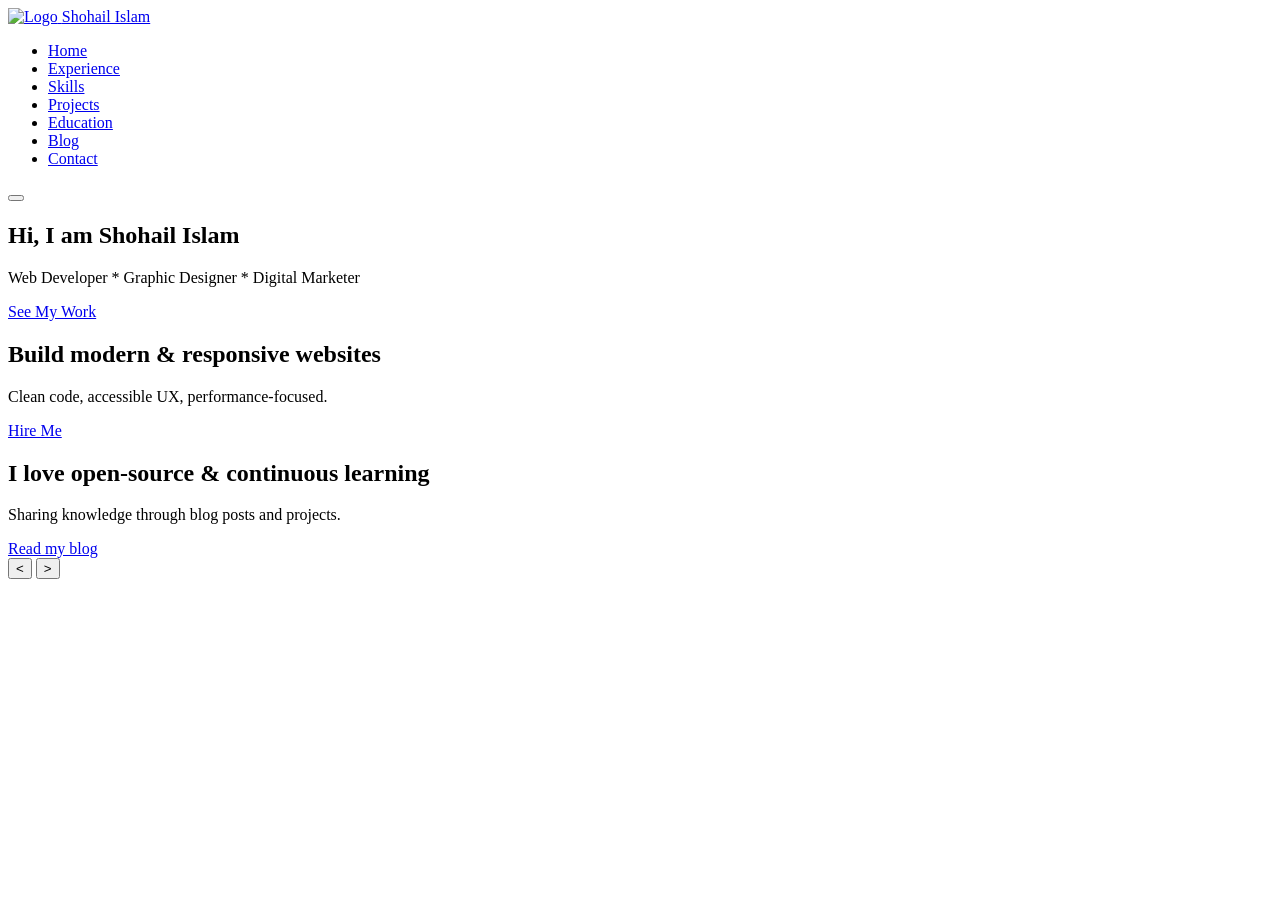
==== index.html @ ff77c201 "Add files via upload" ====
<!DOCTYPE html>
<head>
    <meta charset="utf-8"/>
    <meta name="viewport" content="width=device-width,initial-scale=1"/>
    <title> Shohail - Portfolio Site </title>

    <!-- Fonts -->
     <!-- css -->
      <link rel="stylesheet" href="css/style.css"/>
</head>
<html>
<body>
    <!-- Header/nav -->
     <header class="site-header">
        <div class="container header-inner">
            <a class="logo" href="#">
                <img src="assets/site-logo.png" alt="Logo">
                <span class="brand"> Shohail Islam </span>
            </a>

            <nav class="site-nav" id="site-nav">
                <ul>
                    <li> <a href="#home"> Home </a> </li>
                    <li> <a href="#experience"> Experience </a> </li>
                    <li> <a href="#skills"> Skills </a> </li>
                    <li> <a href="#projects"> Projects </a> </li>
                    <li> <a href="#education"> Education </a> </li>
                    <li> <a href="#blog"> Blog </a> </li>
                    <li> <a href="#contact"> Contact </a> </li>
                </ul>
            </nav>

            <button class="nav-toggle" id="nav-toggle" aria-label="Toggle navigation">
                <span> </span> <span> </span> <span> </span>
            </button>
        </div>
     </header>

     <!-- Hero/Slider -->
      <section id="home" class="hero">
        <div class="Slider" id="Slider">
            <div class="slide active" style="background-image:url('assets/hero1.jpg')">
                <div class="slide-content">
                    <h1> Hi, I am <span> Shohail Islam </span> </h1>
                    <p> Web Developer * Graphic Designer * Digital Marketer </p>
                    <a href="#projects" class="btn"> See My Work </a>
                </div>
            </div>

            <div class="slide" style="background-image:url('assets/hero2.jpg')">
                <div class="slide-content">
                    <h1> Build modern & responsive websites </h1>
                    <p> Clean code, accessible UX, performance-focused. </p>
                    <a href="#contact" class="btn"> Hire Me </a>
                </div>
            </div>

            <div class="slide" style="background-image:url('assets/hero3.jpg')">
                <div class="slide-content">
                    <h1> I love open-source & continuous learning </h1>
                    <p> Sharing knowledge through blog posts and projects. </p>
                    <a href="#blog" class="btn"> Read my blog </a>
                </div>
            </div>

            <div>
                <button id="prev" aria-label="Previous slide"> &lt; </button>
                <button id="Next" aria-label="Next slide"> &gt; </button>
            </div>
        </div>
      </section>
</body>
</html>
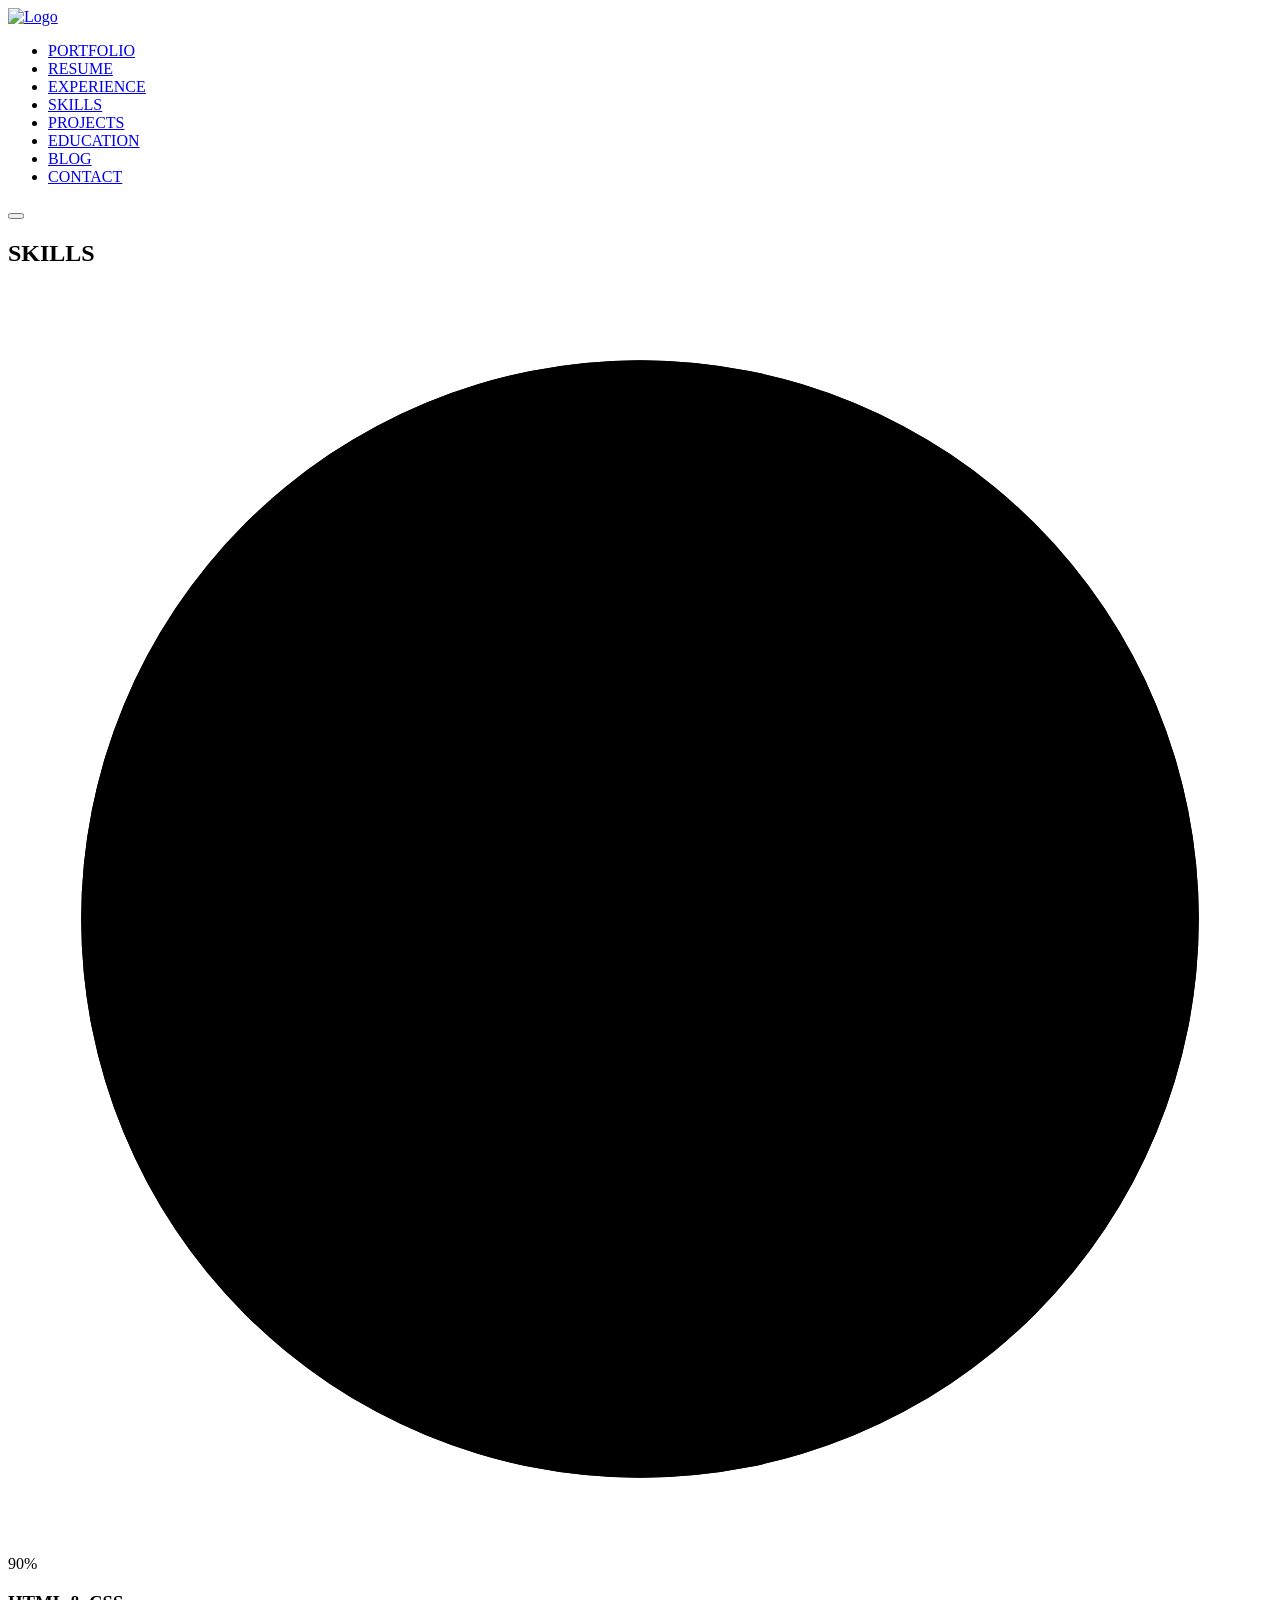
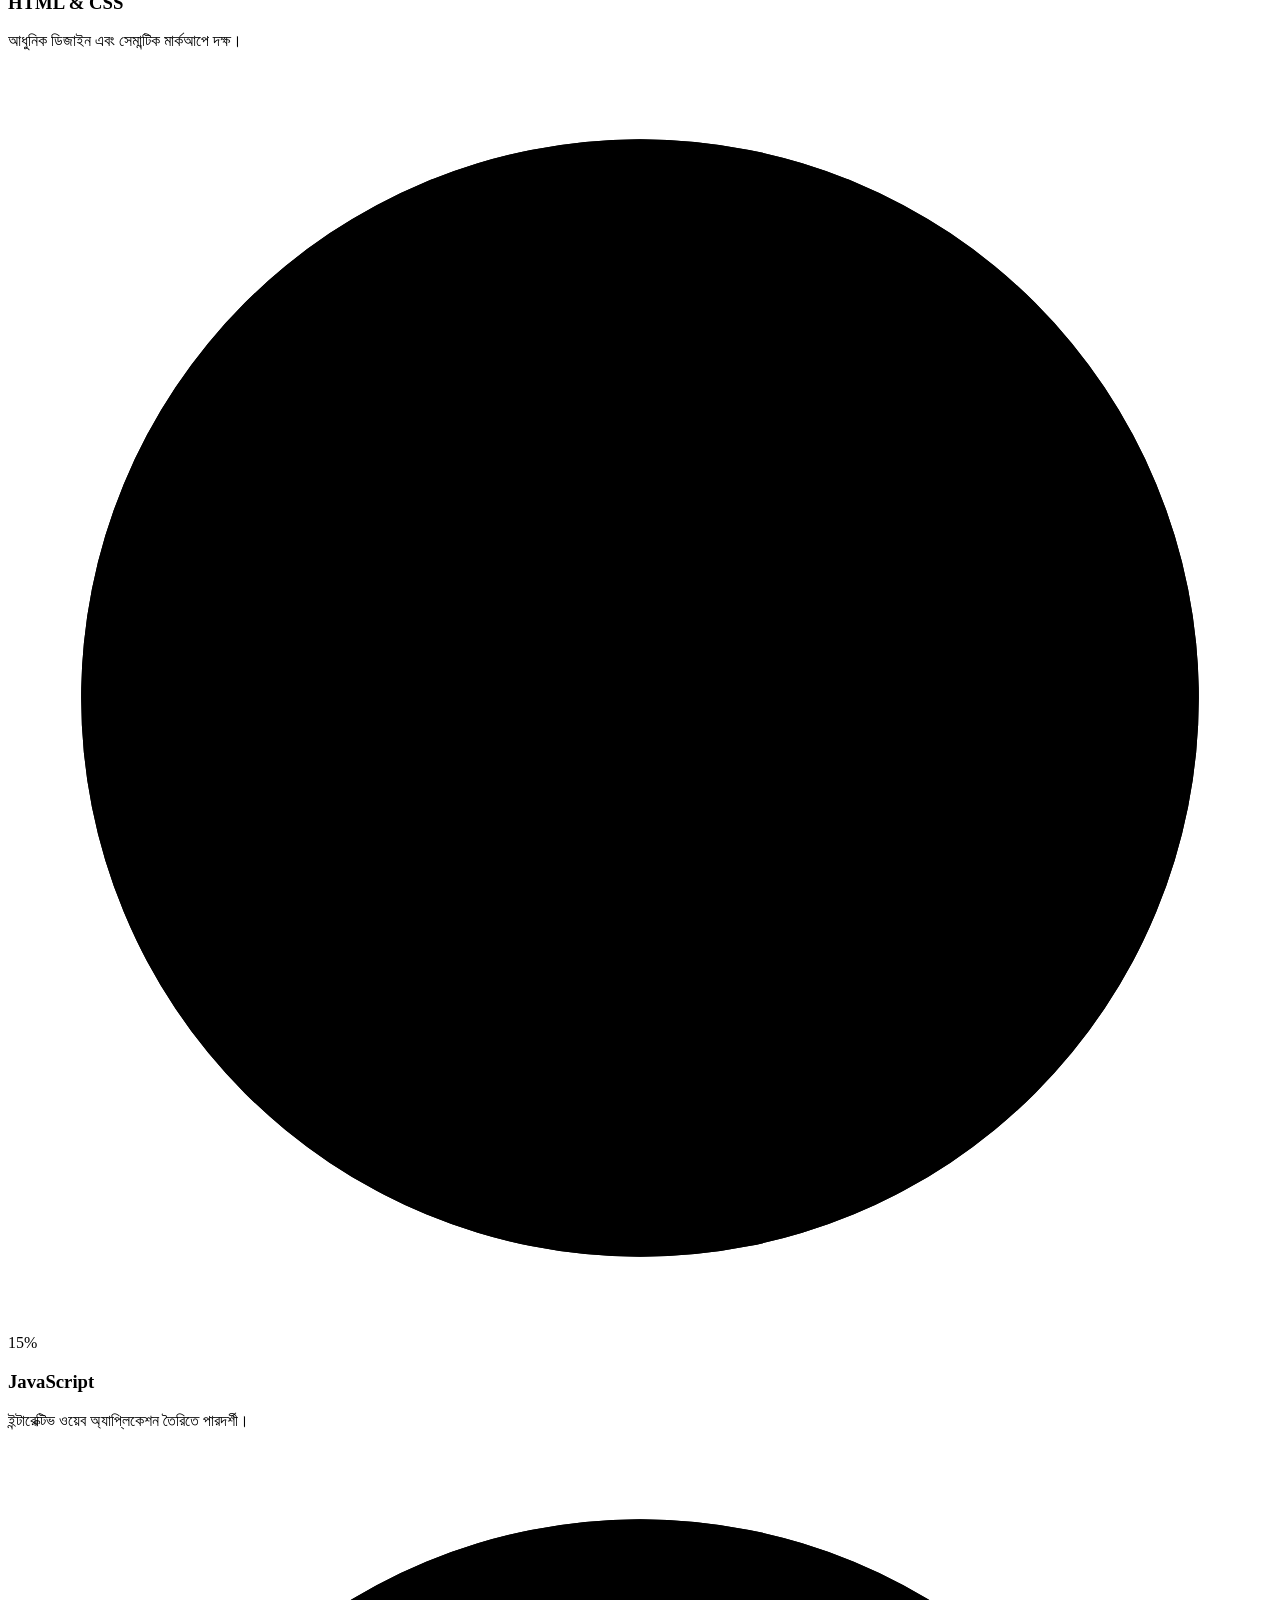
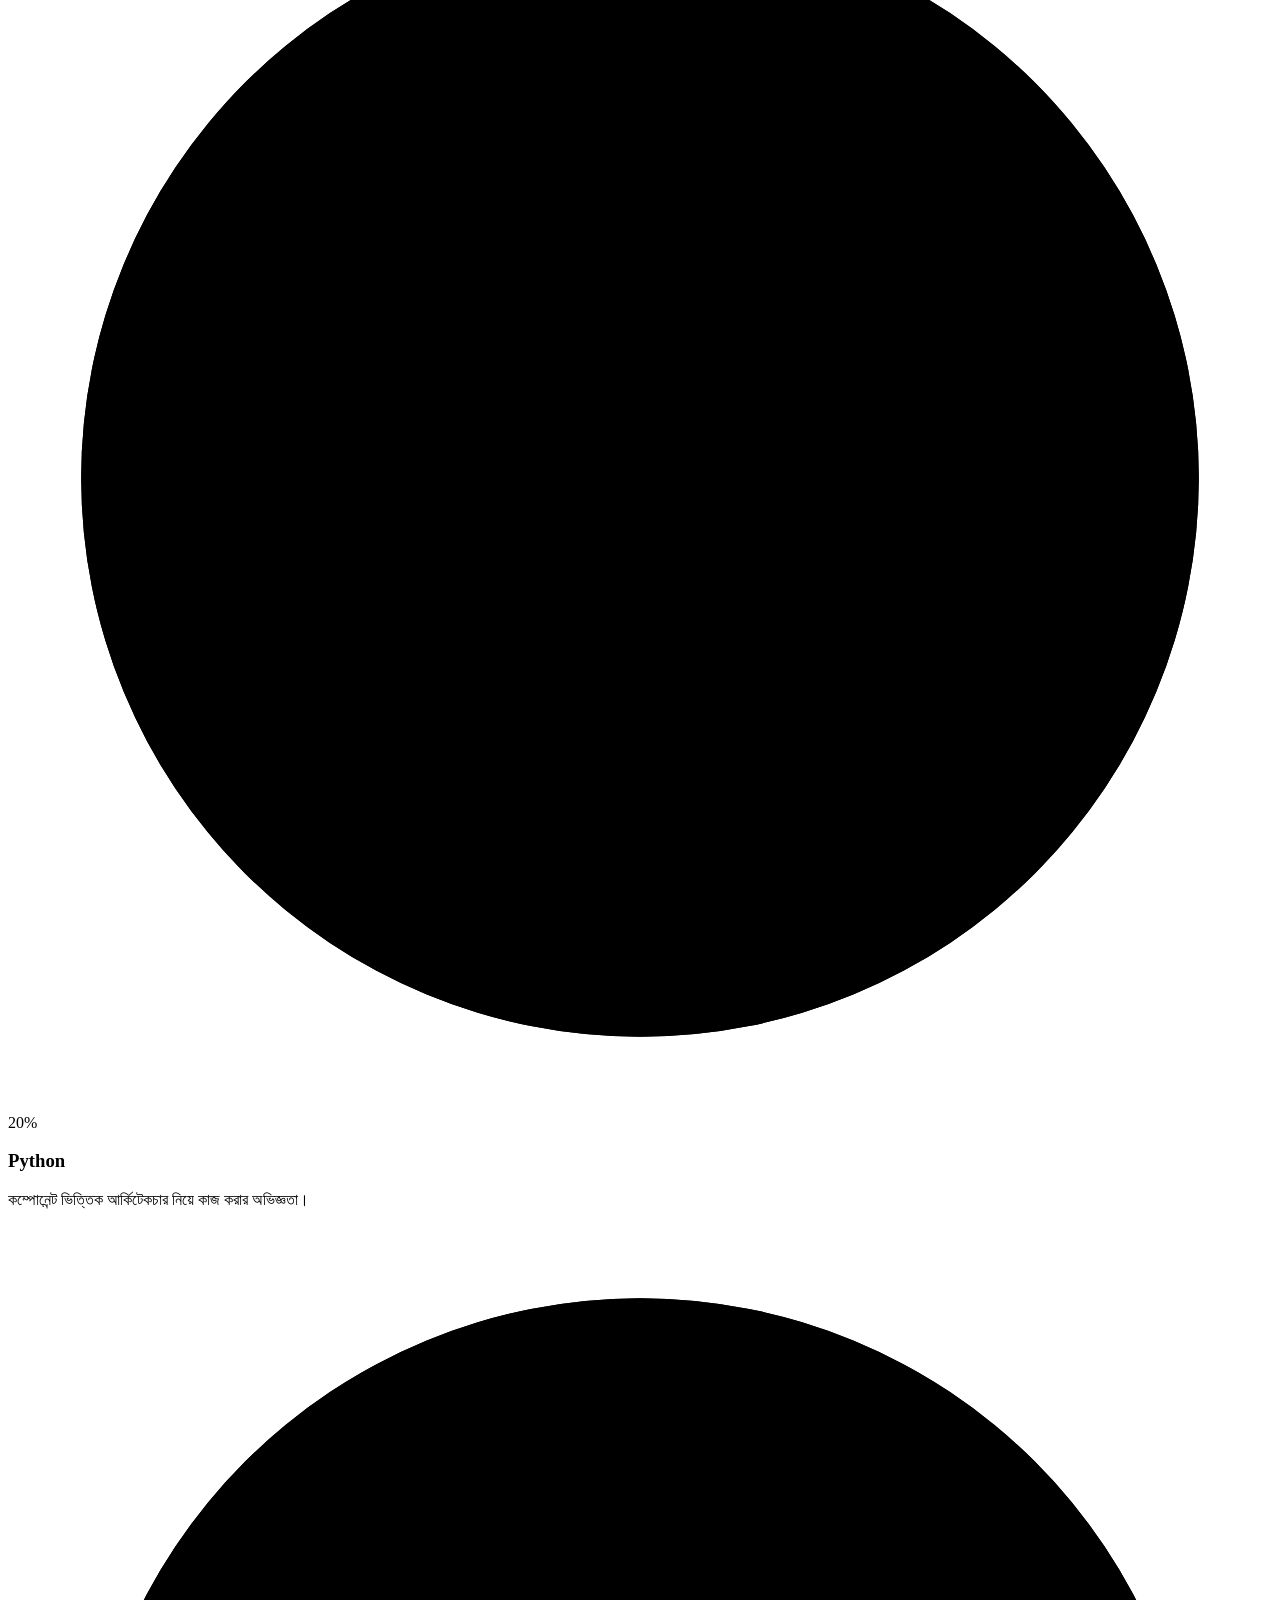
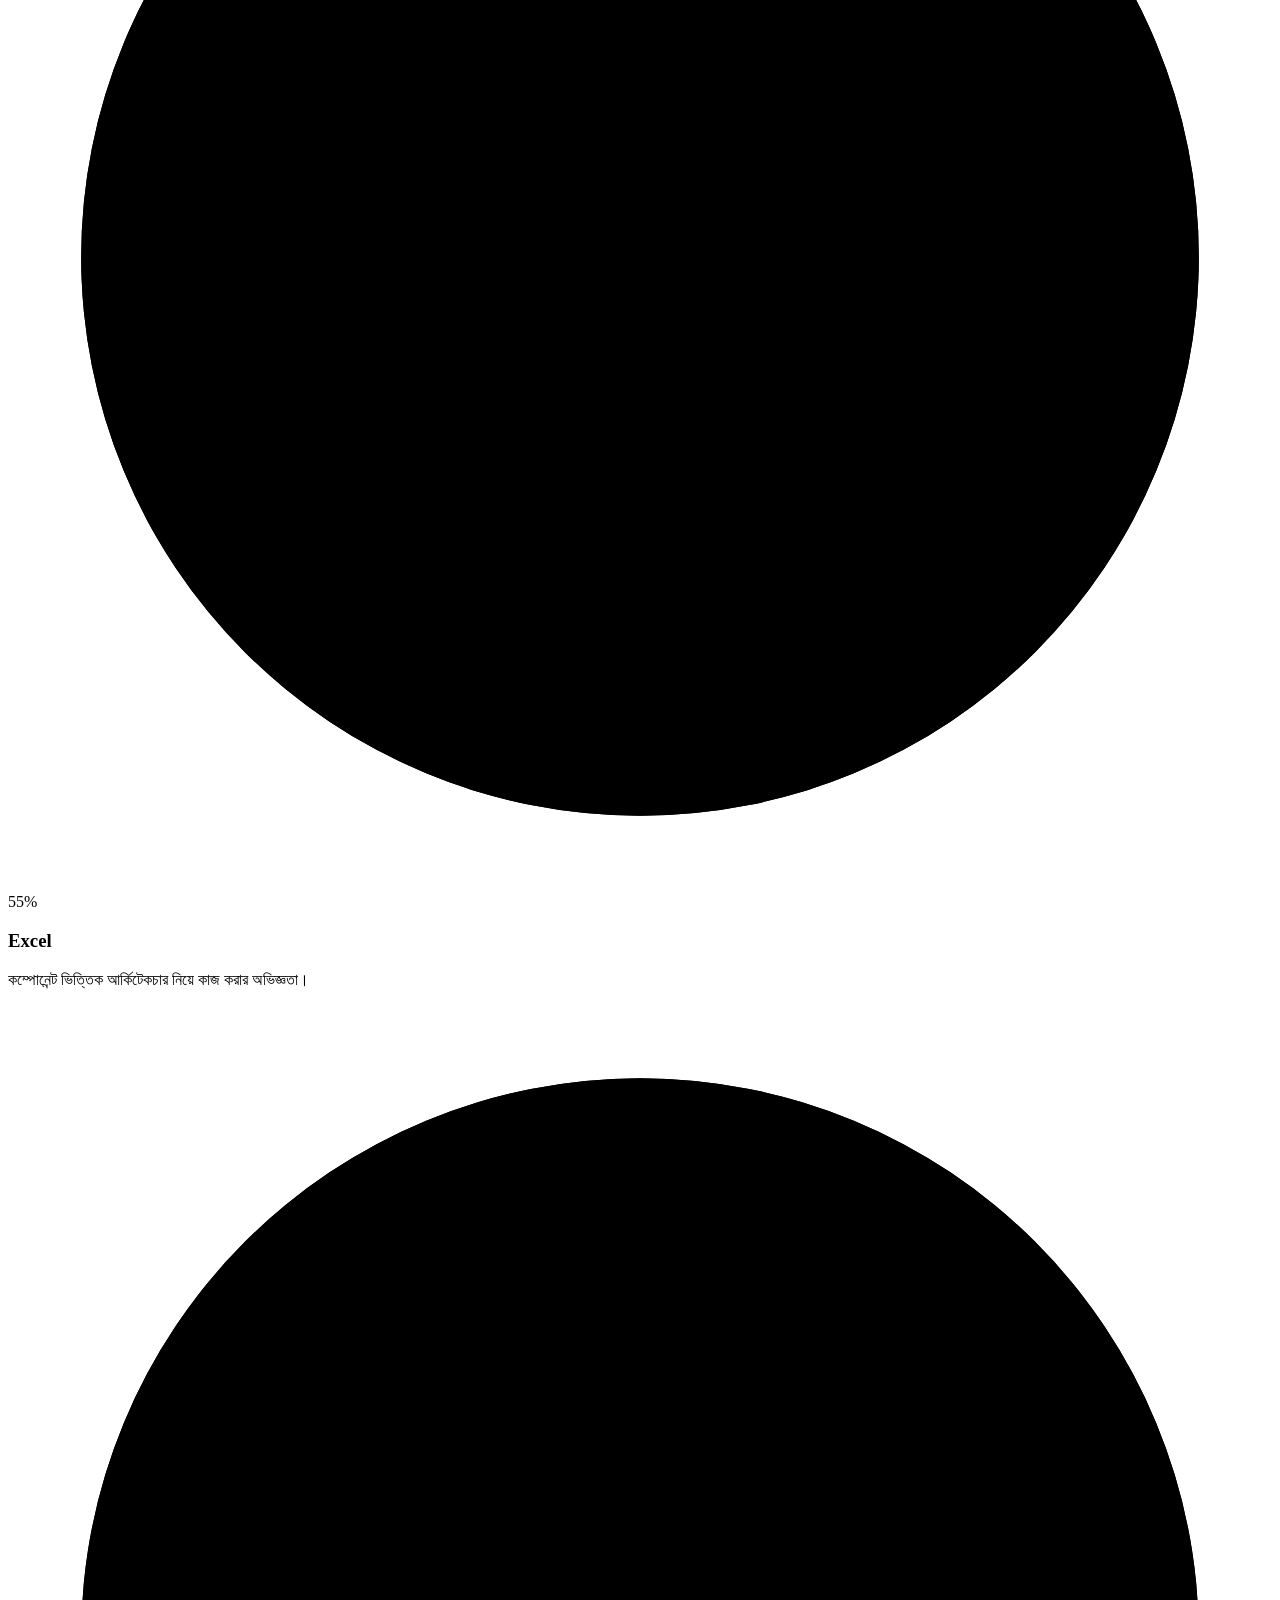
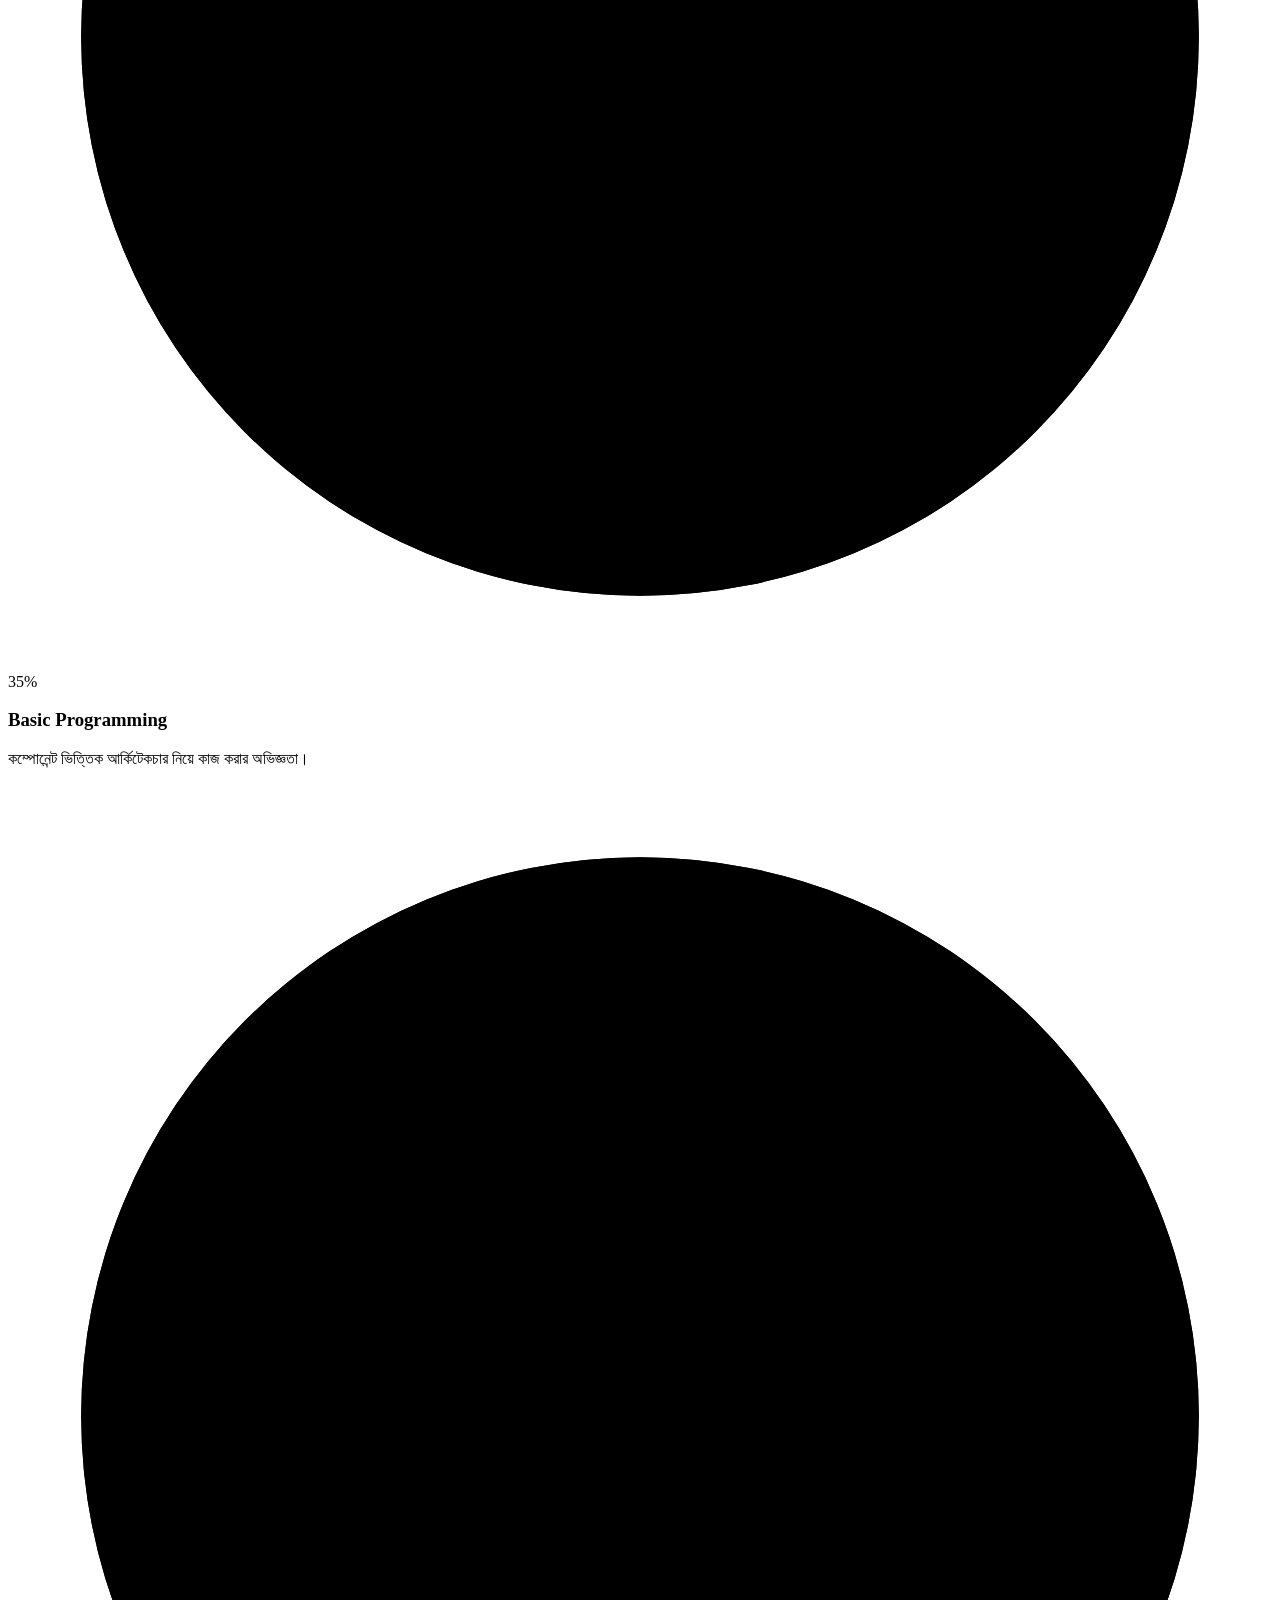
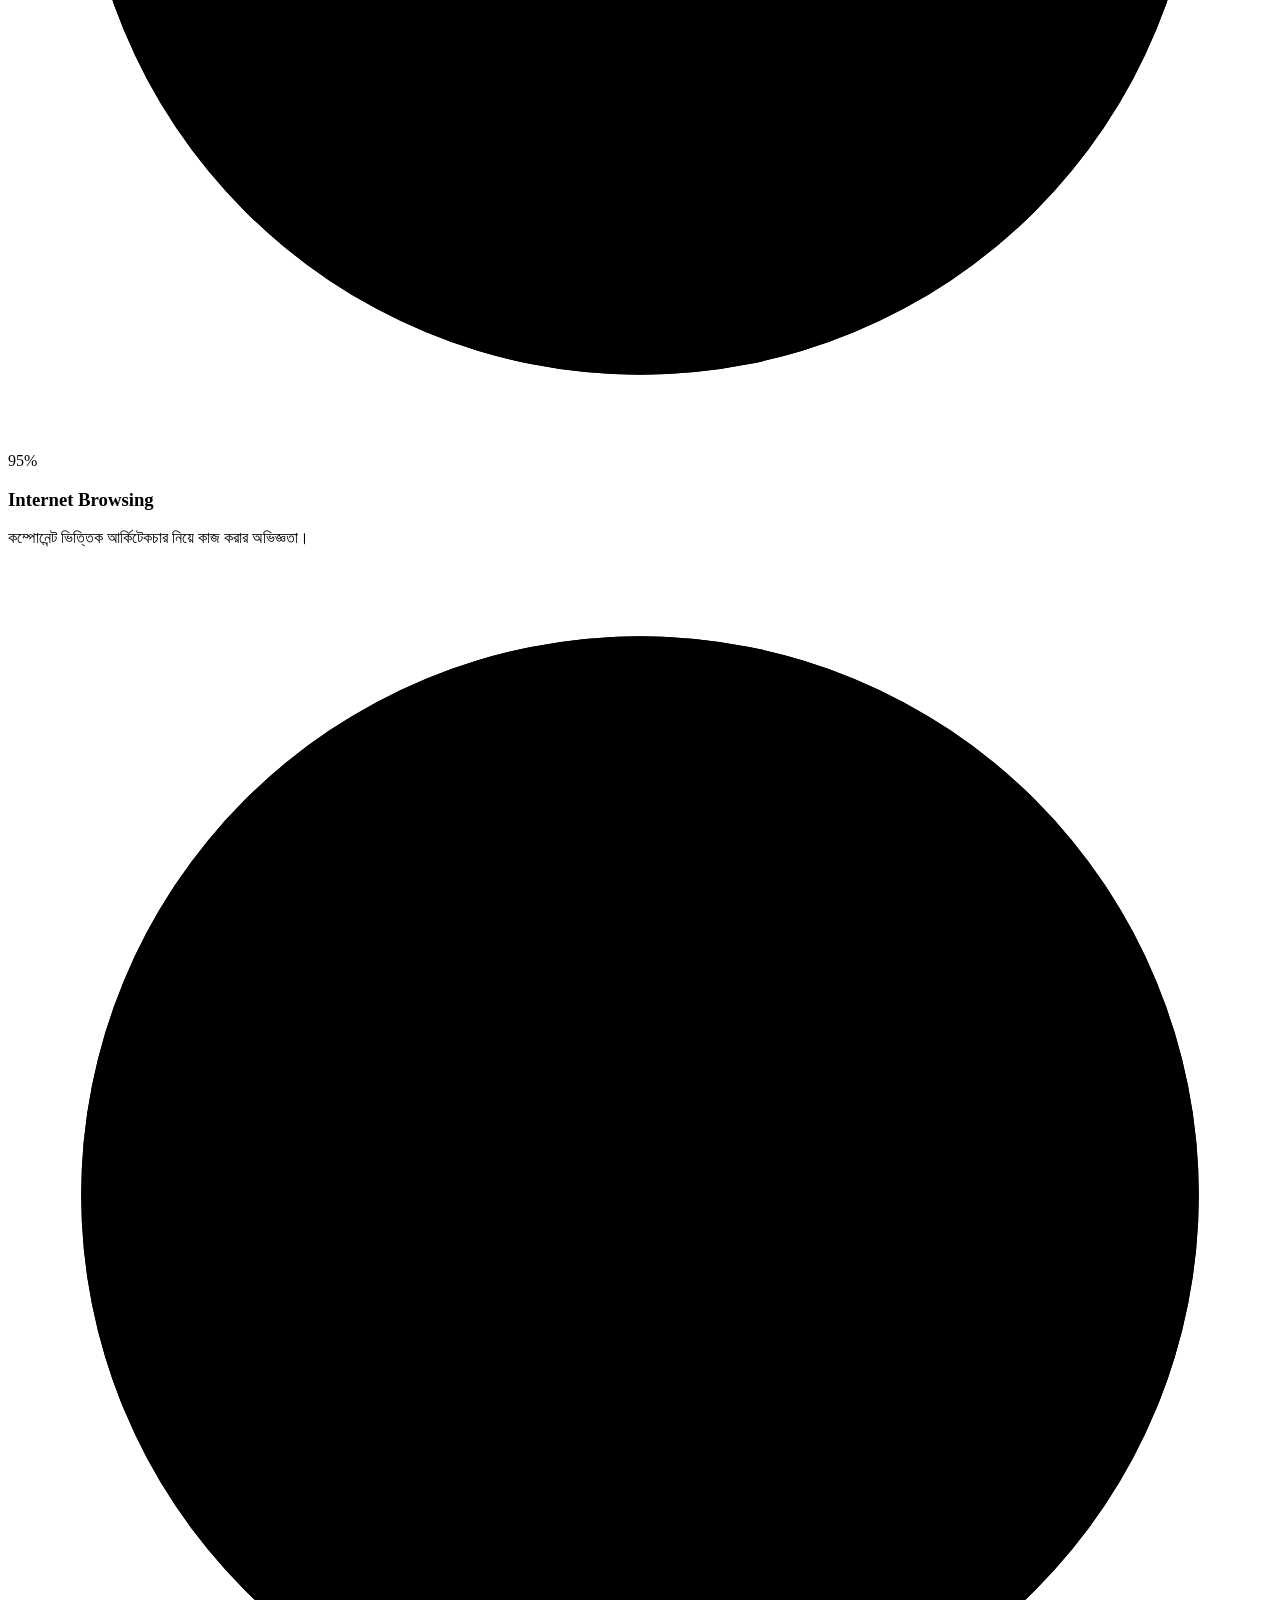
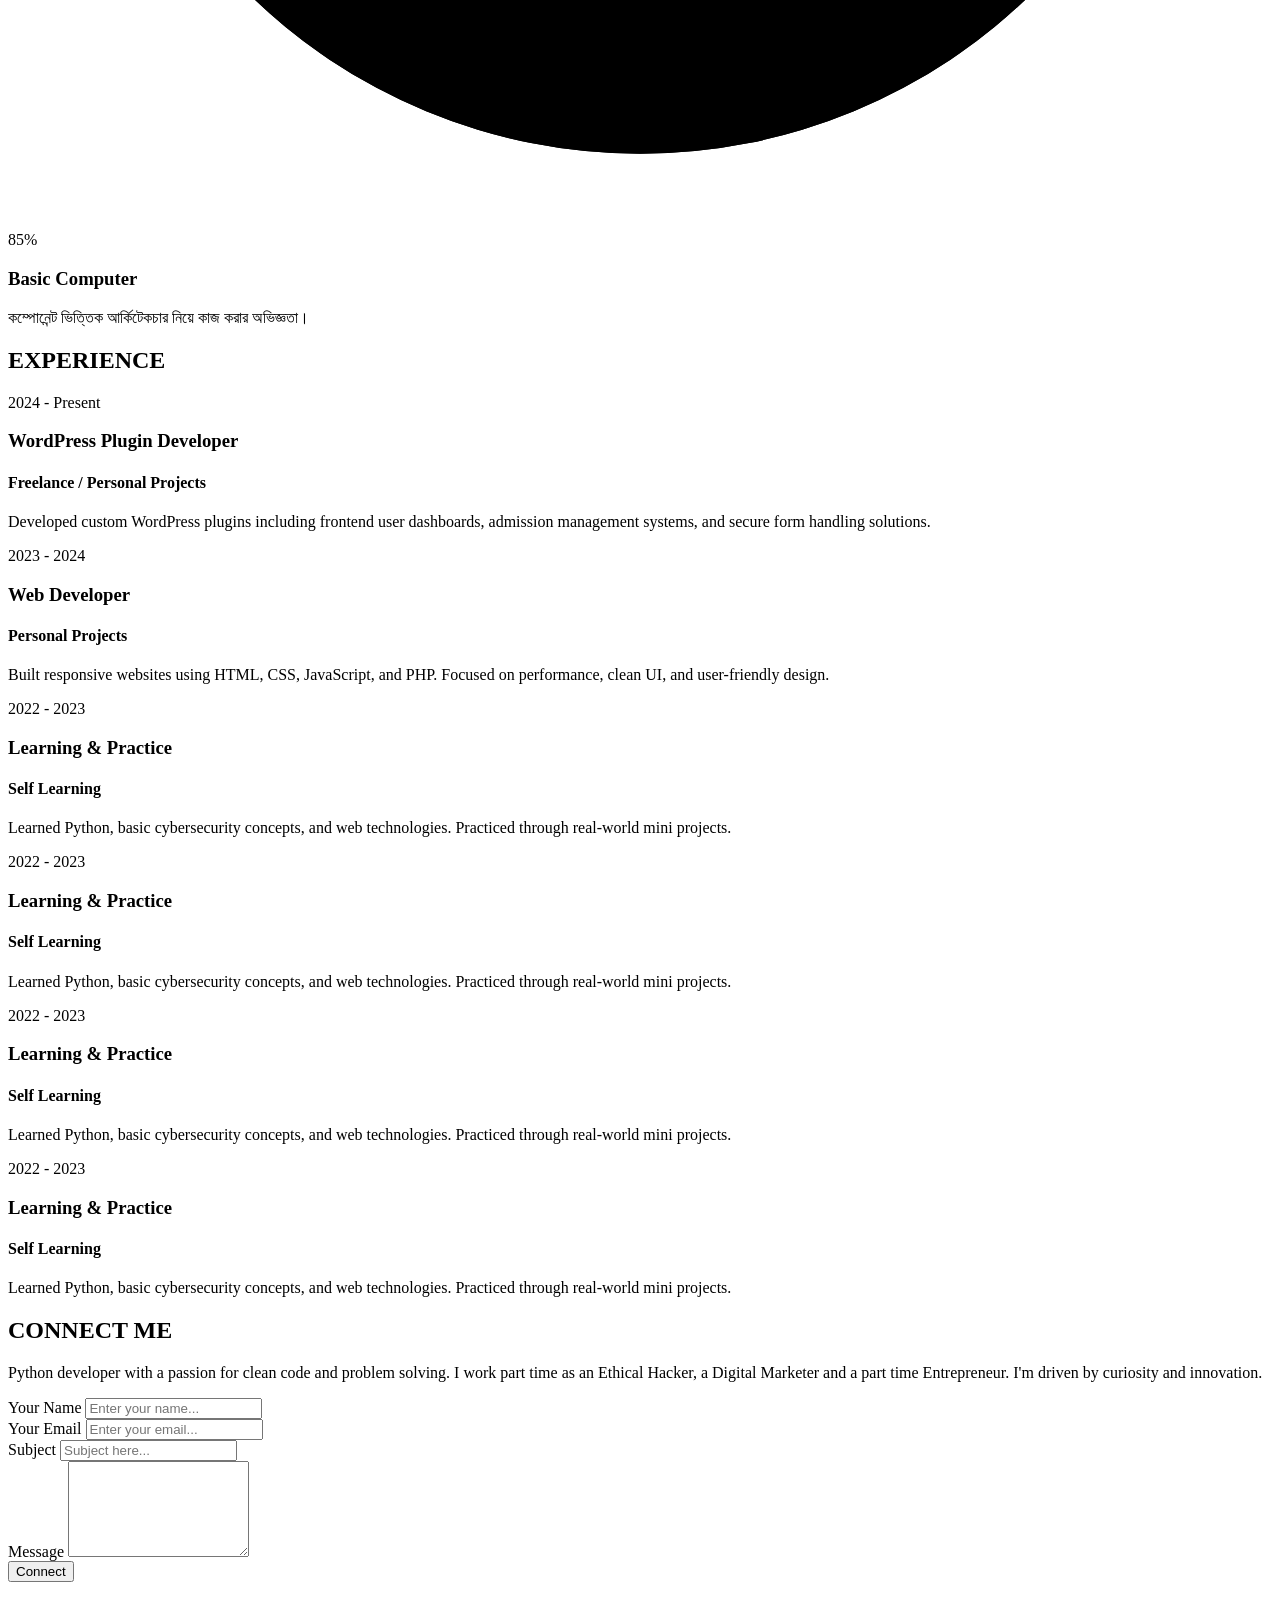
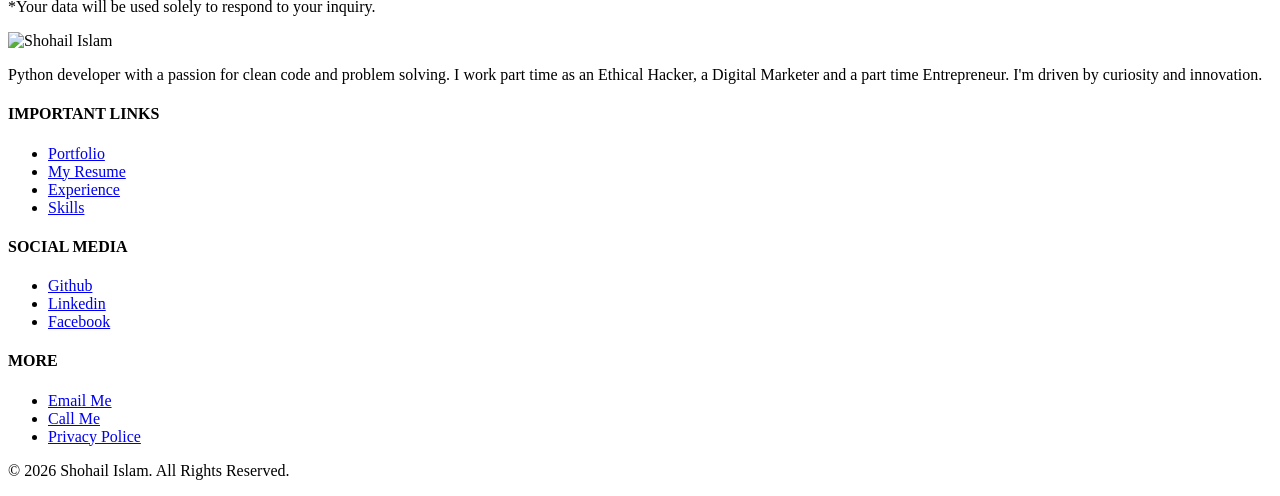
==== commit b004e5d4: "Add files via upload" ====
--- a/index.html
+++ b/index.html
@@ -1,73 +1,343 @@
 <!DOCTYPE html>
-<head>
-    <meta charset="utf-8"/>
-    <meta name="viewport" content="width=device-width,initial-scale=1"/>
-    <title> Shohail - Portfolio Site </title>
-
-    <!-- Fonts -->
-     <!-- css -->
-      <link rel="stylesheet" href="css/style.css"/>
-</head>
 <html>
-<body>
-    <!-- Header/nav -->
-     <header class="site-header">
-        <div class="container header-inner">
-            <a class="logo" href="#">
-                <img src="assets/site-logo.png" alt="Logo">
-                <span class="brand"> Shohail Islam </span>
-            </a>
-
-            <nav class="site-nav" id="site-nav">
-                <ul>
-                    <li> <a href="#home"> Home </a> </li>
-                    <li> <a href="#experience"> Experience </a> </li>
-                    <li> <a href="#skills"> Skills </a> </li>
-                    <li> <a href="#projects"> Projects </a> </li>
-                    <li> <a href="#education"> Education </a> </li>
-                    <li> <a href="#blog"> Blog </a> </li>
-                    <li> <a href="#contact"> Contact </a> </li>
-                </ul>
-            </nav>
-
-            <button class="nav-toggle" id="nav-toggle" aria-label="Toggle navigation">
-                <span> </span> <span> </span> <span> </span>
-            </button>
-        </div>
-     </header>
-
-     <!-- Hero/Slider -->
-      <section id="home" class="hero">
-        <div class="Slider" id="Slider">
-            <div class="slide active" style="background-image:url('assets/hero1.jpg')">
-                <div class="slide-content">
-                    <h1> Hi, I am <span> Shohail Islam </span> </h1>
-                    <p> Web Developer * Graphic Designer * Digital Marketer </p>
-                    <a href="#projects" class="btn"> See My Work </a>
-                </div>
-            </div>
-
-            <div class="slide" style="background-image:url('assets/hero2.jpg')">
-                <div class="slide-content">
-                    <h1> Build modern & responsive websites </h1>
-                    <p> Clean code, accessible UX, performance-focused. </p>
-                    <a href="#contact" class="btn"> Hire Me </a>
-                </div>
-            </div>
-
-            <div class="slide" style="background-image:url('assets/hero3.jpg')">
-                <div class="slide-content">
-                    <h1> I love open-source & continuous learning </h1>
-                    <p> Sharing knowledge through blog posts and projects. </p>
-                    <a href="#blog" class="btn"> Read my blog </a>
-                </div>
-            </div>
-
-            <div>
-                <button id="prev" aria-label="Previous slide"> &lt; </button>
-                <button id="Next" aria-label="Next slide"> &gt; </button>
-            </div>
-        </div>
-      </section>
-</body>
+    <head>
+        <meta charset="utf-8"/>
+        <meta name="viewport" content="width=device-width,initial-scale=1"/>
+        <title> Shohail - Portfolio Website </title>
+
+        <link rel="preconnect" href="https://fonts.googleapis.com">
+        <link rel="preconnect" href="https://fonts.gstatic.com" crossorigin>
+        <link rel="stylesheet" href="https://fonts.googleapis.com/css2?family=Roboto:ital,wght@0,100..900;1,100..900&display=swap">
+        
+        <link rel="stylesheet" href="assets/style.css"/>
+    </head>
+    <body>
+        <!-- Header -->
+        <header class="site-header">
+            <dev class="container header-inner">
+                <a class="logo" href="#">
+                    <img src="images/Shohail Islam Logo.png" alt="Logo">
+                    <!-- span class="brand"> SHOHAIL ISLAM </span -->
+                </a>
+
+                <nav class="site-nav" id="site-nav">
+                    <ul>
+                        <li> <a href="#portfolio"> PORTFOLIO </a> </li>
+                        <li> <a href="resume/Shohail Islam Digital CV.pdf"> RESUME </a> </li>
+                        <li> <a href="#experience"> EXPERIENCE </a> </li>
+                        <li> <a href="#skills"> SKILLS </a> </li>
+                        <li> <a href="#projects"> PROJECTS </a> </li>
+                        <li> <a href="#education"> EDUCATION </a> </li>
+                        <li> <a href="#blog"> BLOG </a> </li>
+                        <li> <a href="#contact"> CONTACT </a> </li>
+                    </ul>
+                </nav>
+
+                <button class="nav-toggle" id="nav-toggle" aria-label="Toggle navigation">
+                    <span> </span> <span> </span> <span> </span>
+                </button>
+            </dev>
+        </header>
+
+        <!-- Slider -->
+         <section>
+            <div></div>
+         </section>
+        
+        <!-- Skills -->
+         <section id="skills" class="circular-skills-section">
+            <h2> SKILLS </h2>
+            <div class="skills-grid">
+                
+                <div class="circular-skill-item">
+                    <div class="progress-circle" data-percent="90">
+                        <svg viewBox="0 0 36 36" class="circle">
+                            <path class="circle-bg"
+                            d="M18 2.0845
+                            a 15.9155 15.9155 0 0 1 0 31.831
+                            a 15.9155 15.9155 0 0 1 0 -31.831"/>
+                            
+                            <path class="circle-fill" stroke-dasharray="90, 100"
+                            d="M18 2.0845
+                            a 15.9155 15.9155 0 0 1 0 31.831
+                            a 15.9155 15.9155 0 0 1 0 -31.831"/>
+                        </svg>
+                        
+                        <div class="percent-text"> 90% </div>
+                    </div>
+                    <h3> HTML & CSS </h3>
+                    <p> আধুনিক ডিজাইন এবং সেমান্টিক মার্কআপে দক্ষ। </p>
+                </div>
+                
+                <div class="circular-skill-item">
+                    <div class="progress-circle" data-percent="15">
+                        <svg viewBox="0 0 36 36" class="circle">
+                            <path class="circle-bg" d="M18 2.0845 a 15.9155 15.9155 0 0 1 0 31.831 a 15.9155 15.9155 0 0 1 0 -31.831" />
+                            <path class="circle-fill"
+                            stroke-dasharray="15, 100"
+                            d="M18 2.0845
+                            a 15.9155 15.9155 0 0 1 0 31.831
+                            a 15.9155 15.9155 0 0 1 0 -31.831"/>
+                        </svg>
+                        
+                        <div class="percent-text"> 15% </div>
+                    </div>
+                    <h3> JavaScript </h3>
+                    <p> ইন্টারেক্টিভ ওয়েব অ্যাপ্লিকেশন তৈরিতে পারদর্শী। </p>
+                </div>
+                
+                <div class="circular-skill-item">
+                    <div class="progress-circle" data-percent="20">
+                        <svg viewBox="0 0 36 36" class="circle">
+                            <path class="circle-bg" d="M18 2.0845 a 15.9155 15.9155 0 0 1 0 31.831 a 15.9155 15.9155 0 0 1 0 -31.831" />
+                            <path class="circle-fill"
+                            stroke-dasharray="20, 100"
+                            d="M18 2.0845
+                            a 15.9155 15.9155 0 0 1 0 31.831
+                            a 15.9155 15.9155 0 0 1 0 -31.831"/>
+                        </svg>
+                        
+                        <div class="percent-text"> 20% </div>
+                    </div>
+                    <h3> Python </h3>
+                    <p> কম্পোনেন্ট ভিত্তিক আর্কিটেকচার নিয়ে কাজ করার অভিজ্ঞতা। </p>
+                </div>
+
+                <div class="circular-skill-item">
+                    <div class="progress-circle" data-percent="55">
+                        <svg viewBox="0 0 36 36" class="circle">
+                            <path class="circle-bg" d="M18 2.0845 a 15.9155 15.9155 0 0 1 0 31.831 a 15.9155 15.9155 0 0 1 0 -31.831" />
+                            <path class="circle-fill"
+                            stroke-dasharray="55, 100"
+                            d="M18 2.0845
+                            a 15.9155 15.9155 0 0 1 0 31.831
+                            a 15.9155 15.9155 0 0 1 0 -31.831"/>
+                        </svg>
+                        
+                        <div class="percent-text"> 55% </div>
+                    </div>
+                    <h3> Excel </h3>
+                    <p> কম্পোনেন্ট ভিত্তিক আর্কিটেকচার নিয়ে কাজ করার অভিজ্ঞতা। </p>
+                </div>
+
+                <div class="circular-skill-item">
+                    <div class="progress-circle" data-percent="35">
+                        <svg viewBox="0 0 36 36" class="circle">
+                            <path class="circle-bg" d="M18 2.0845 a 15.9155 15.9155 0 0 1 0 31.831 a 15.9155 15.9155 0 0 1 0 -31.831" />
+                            <path class="circle-fill"
+                            stroke-dasharray="35, 100"
+                            d="M18 2.0845
+                            a 15.9155 15.9155 0 0 1 0 31.831
+                            a 15.9155 15.9155 0 0 1 0 -31.831"/>
+                        </svg>
+                        
+                        <div class="percent-text"> 35% </div>
+                    </div>
+                    <h3> Basic Programming </h3>
+                    <p> কম্পোনেন্ট ভিত্তিক আর্কিটেকচার নিয়ে কাজ করার অভিজ্ঞতা। </p>
+                </div>
+
+                <div class="circular-skill-item">
+                    <div class="progress-circle" data-percent="95">
+                        <svg viewBox="0 0 36 36" class="circle">
+                            <path class="circle-bg" d="M18 2.0845 a 15.9155 15.9155 0 0 1 0 31.831 a 15.9155 15.9155 0 0 1 0 -31.831" />
+                            <path class="circle-fill"
+                            stroke-dasharray="95, 100"
+                            d="M18 2.0845
+                            a 15.9155 15.9155 0 0 1 0 31.831
+                            a 15.9155 15.9155 0 0 1 0 -31.831"/>
+                        </svg>
+                        
+                        <div class="percent-text"> 95% </div>
+                    </div>
+                    <h3> Internet Browsing </h3>
+                    <p> কম্পোনেন্ট ভিত্তিক আর্কিটেকচার নিয়ে কাজ করার অভিজ্ঞতা। </p>
+                </div>
+
+                <div class="circular-skill-item">
+                    <div class="progress-circle" data-percent="85">
+                        <svg viewBox="0 0 36 36" class="circle">
+                            <path class="circle-bg" d="M18 2.0845 a 15.9155 15.9155 0 0 1 0 31.831 a 15.9155 15.9155 0 0 1 0 -31.831" />
+                            <path class="circle-fill"
+                            stroke-dasharray="85, 100"
+                            d="M18 2.0845
+                            a 15.9155 15.9155 0 0 1 0 31.831
+                            a 15.9155 15.9155 0 0 1 0 -31.831"/>
+                        </svg>
+                        
+                        <div class="percent-text"> 85% </div>
+                    </div>
+                    <h3> Basic Computer </h3>
+                    <p> কম্পোনেন্ট ভিত্তিক আর্কিটেকচার নিয়ে কাজ করার অভিজ্ঞতা। </p>
+                </div>
+            </div>
+        </section>
+
+        <!-- Experience -->
+         <section id="experience" class="experience-section">
+            <h2 class="section-title"> EXPERIENCE </h2>
+            
+            <div class="experience-container">
+                <div class="experience-card">
+                    <span class="duration"> 2024 - Present </span>
+                    <h3> WordPress Plugin Developer </h3>
+                    <h4> Freelance / Personal Projects </h4>
+                    <p>
+                        Developed custom WordPress plugins including frontend user dashboards, admission management systems, and secure form handling solutions.
+                    </p>
+                </div>
+                
+                <div class="experience-card">
+                    <span class="duration"> 2023 - 2024 </span>
+                    <h3> Web Developer </h3>
+                    <h4> Personal Projects </h4>
+                    <p>
+                        Built responsive websites using HTML, CSS, JavaScript, and PHP. Focused on performance, clean UI, and user-friendly design.
+                    </p>
+                </div>
+                
+                <div class="experience-card">
+                    <span class="duration"> 2022 - 2023 </span>
+                    <h3> Learning & Practice </h3>
+                    <h4> Self Learning </h4>
+                    <p>
+                        Learned Python, basic cybersecurity concepts, and web technologies. Practiced through real-world mini projects.
+                    </p>
+                </div>
+
+                <div class="experience-card">
+                    <span class="duration"> 2022 - 2023 </span>
+                    <h3> Learning & Practice </h3>
+                    <h4> Self Learning </h4>
+                    <p>
+                        Learned Python, basic cybersecurity concepts, and web technologies. Practiced through real-world mini projects.
+                    </p>
+                </div>
+
+                <div class="experience-card">
+                    <span class="duration"> 2022 - 2023 </span>
+                    <h3> Learning & Practice </h3>
+                    <h4> Self Learning </h4>
+                    <p>
+                        Learned Python, basic cybersecurity concepts, and web technologies. Practiced through real-world mini projects.
+                    </p>
+                </div>
+
+                <div class="experience-card">
+                    <span class="duration"> 2022 - 2023 </span>
+                    <h3> Learning & Practice </h3>
+                    <h4> Self Learning </h4>
+                    <p>
+                        Learned Python, basic cybersecurity concepts, and web technologies. Practiced through real-world mini projects.
+                    </p>
+                </div>
+            </div>
+        </section>
+
+
+        <!-- Contact Form -->
+         <section id="contact" class="contact-section">
+            <div class="contact-container">
+                <header class="contact-header">
+                    <h2> CONNECT ME </h2>
+                    <p>
+                        Python developer with a passion for clean code and problem solving. I work part time as an Ethical Hacker, a Digital Marketer and a part time Entrepreneur. I'm driven by curiosity and innovation.
+                    </p>
+                </header>
+                
+                <form action="submit_form.php" method="POST" class="contact-form">
+                    <div class="form-group">
+                        <label for="name"> Your Name </label>
+                        <input type="text" id="name" name="name" placeholder="Enter your name..." required>
+                    </div>
+                    
+                    <div class="form-group">
+                        <label for="email"> Your Email </label>
+                        <input type="email" id="email" name="email" placeholder="Enter your email..." required>
+                    </div>
+                    
+                    <div class="form-group">
+                        <label for="subject"> Subject </label>
+                        <input type="text" id="subject" name="subject" placeholder="Subject here..." required>
+                    </div>
+                    
+                    <div class="form-group">
+                        <label for="message"> Message </label>
+                        <textarea id="message" name="message" rows="6" placeholder="Tell me more about your idea or question..." required> </textarea>
+                    </div>
+                    
+                    <button type="submit" class="submit-button"> Connect </button>
+                    <p class="form-note">
+                        *Your data will be used solely to respond to your inquiry.
+                    </p>
+                </form>
+            </div>
+        </section>
+
+        <!-- Footer Start -->
+        <footer>
+            <div class="footer-container">
+                <div class="footer-brand">
+                    <img src="images/Shohail Islam Photo.jpg" alt="Shohail Islam" class="footer-logo">
+                    <p class="footer-description">
+                        Python developer with a passion for clean code and problem solving. I work part time as an Ethical Hacker, a Digital Marketer and a part time Entrepreneur. I'm driven by curiosity and innovation.
+                    </p>
+                    <div class="footer-social-icons">
+                        <a href="#" target="_blank"> <i class="fab fa-linkedin"> </i> </a>
+                        <a href="#" target="_blank"> <i class="fab fa-github"> </i> </a>
+                        <a href="#" target="_blank"> <i class="fab fa-twitter"> </i> </a>
+                        <a href="#" target="_blank"> <i class="fab fa-codepen"> </i> </a>
+                    </div>
+                </div>
+                
+                <div class="footer-columns">
+                    <!-- div class="footer-col">
+                        <h4 class="col-title"> Website </h4>
+                        <ul>
+                            <li> <a href="#home"> Home </a> </li>
+                            <li> <a href="#projects"> Projects </a> </li>
+                            <li> <a href="#skills"> Skills </a> </li>
+                            <li> <a href="#contact"> Contact </a> </li>
+                        </ul>
+                    </div -->
+                    <div class="footer-col">
+                        <h4 class="col-title"> IMPORTANT LINKS </h4>
+                        <ul>
+                            <li> <a href="#portfolio"> Portfolio </a> </li>
+                            <li> <a href="#resume"> My Resume </a> </li>
+                            <li> <a href="#experience"> Experience </a> </li>
+                            <li> <a href="#skills"> Skills </a> </li>
+                        </ul>
+                    </div>
+                    
+                    <div class="footer-col">
+                        <h4 class="col-title"> SOCIAL MEDIA </h4>
+                        <ul>
+                            <li> <a href="https://github.com/SHOHAILCF" target="_blank"> Github </a> </li>
+                            <li> <a href="https://www.linkedin.com/in/shohailcf/" target="_blank"> Linkedin </a> </li>
+                            <li> <a href="https://www.facebook.com/SHOHAILCF" target="_blank"> Facebook </a> </li>
+                        </ul>
+                    </div>
+                    
+                    <div class="footer-col">
+                        <h4 class="col-title"> MORE </h4>
+                        <ul>
+                            <li> <a href="mailto:shohailme@gmail.com"> Email Me </a> </li>
+                            <li> <a href="tel:+8801303981149"> Call Me </a> </li>
+                            <li> <a href="privacy-policy.html"> Privacy Police </a> </li>
+                        </ul>
+                    </div>
+                </div>
+            </div>
+            
+            <div class="footer-bottom">
+                <p> &copy; <span id="current-year"> </span> Shohail Islam. All Rights Reserved. </p>
+            </div>
+        </footer>
+        
+        <!-- Js -->
+        <script>
+        document.getElementById('current-year').textContent = new Date().getFullYear();
+        </script>
+    </body>
 </html>
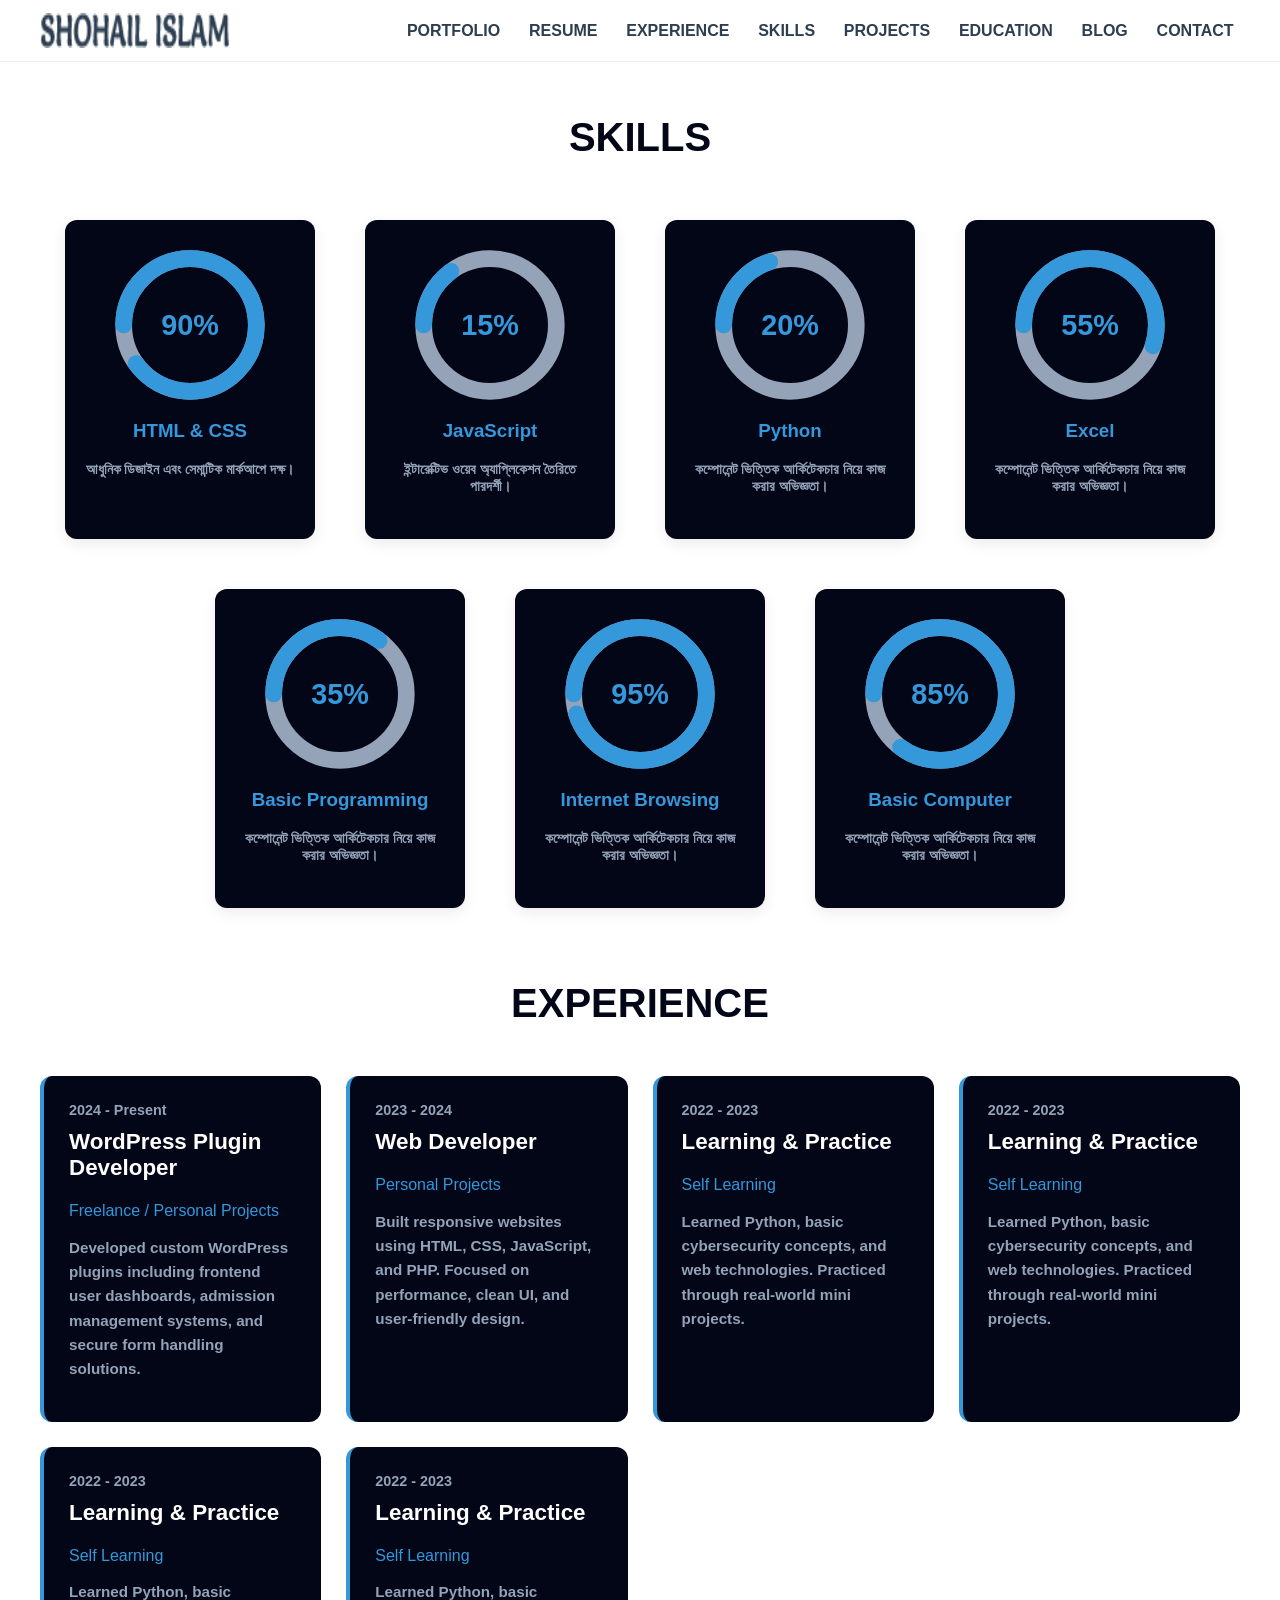
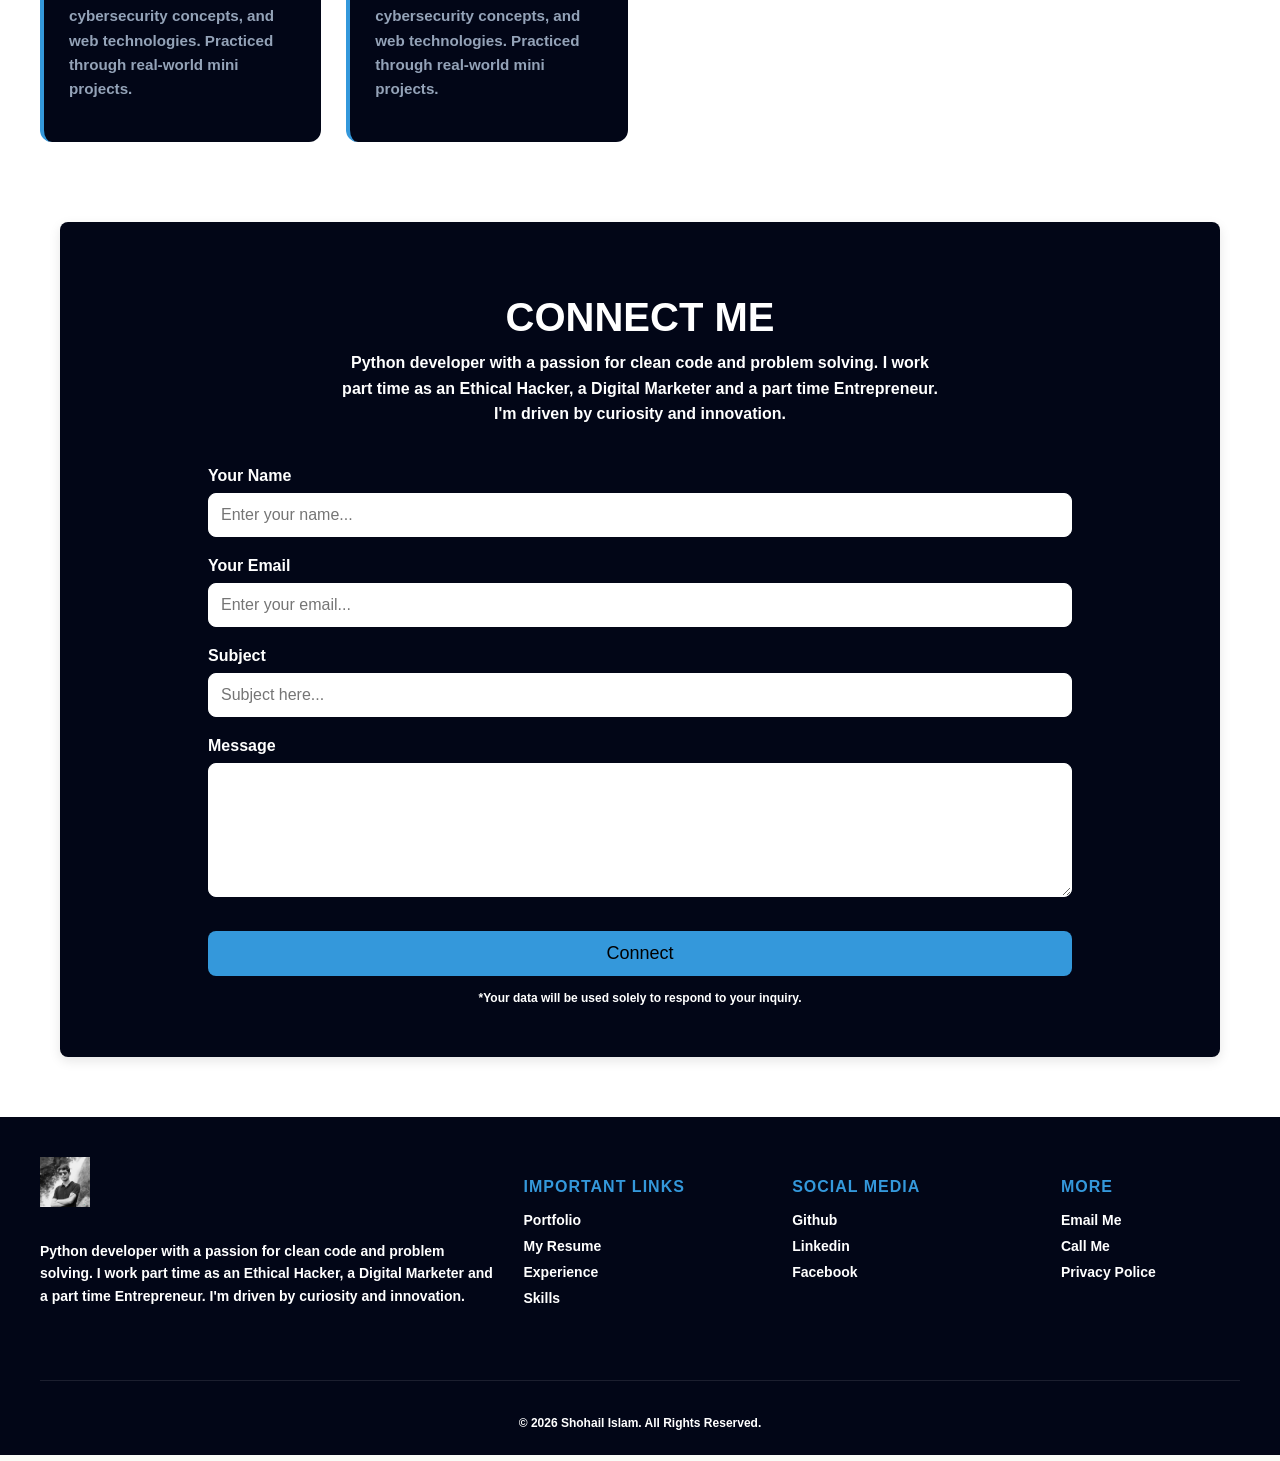
==== commit 2a7c9d18: "Footer Link Updated." ====
--- a/index.html
+++ b/index.html
@@ -304,7 +304,7 @@
                         <h4 class="col-title"> IMPORTANT LINKS </h4>
                         <ul>
                             <li> <a href="#portfolio"> Portfolio </a> </li>
-                            <li> <a href="#resume"> My Resume </a> </li>
+                            <li> <a href="resume/Shohail Islam Digital CV.pdf"> My Resume </a> </li>
                             <li> <a href="#experience"> Experience </a> </li>
                             <li> <a href="#skills"> Skills </a> </li>
                         </ul>
@@ -340,4 +340,5 @@
         document.getElementById('current-year').textContent = new Date().getFullYear();
         </script>
     </body>
-</html>+
+</html>
--- a/assets/style.css
+++ b/assets/style.css
@@ -0,0 +1,664 @@
+/* You will need a font-awesome link in your <head> for social icons to work: */
+/* <link rel="stylesheet" href="https://cdnjs.cloudflare.com/ajax/libs/font-awesome/6.5.1/css/all.min.css"> */
+
+
+:root {
+    --bg:#0f1724;
+    --card:#0b1220;
+    --muted:#9aa4b2;
+    --accent:#2c3e50;
+    --white:#ffffff;
+    --container:1200px;
+    --radius:10px;
+    --gap:1.25rem;
+    font-family: "Inter", system-ui, -apple-system, "Segoe UI", Roboto, "Helvetica Neue", Arial;
+}
+
+* {
+    box-sizing:border-box
+}
+
+html, body {
+    height:100%;
+    margin:0;
+    background:#fafcf7;
+    color:#0b1220;
+    font-family: "Roboto", sans-serif;
+    font-weight: 800;
+    font-style: normal;
+}
+
+.container {
+    max-width:var(--container);
+    margin:0 auto;
+    padding:0 1rem
+}
+
+a {
+    color:var(--accent);
+    text-decoration: none;
+}
+
+a:hover {
+    text-decoration: none;
+}
+
+/* Header */
+.site-header {
+    background: #fff;
+    position: sticky;
+    top: 0;
+    z-index: 50;
+    border-bottom: 1px solid #e6eef8;
+    /* max-width: 1200px;
+    margin: 0 auto;
+    display: flex;
+    padding-bottom: 30px;
+    border-bottom: 1px solid rgba(255, 255, 255, 0.1); */
+}
+
+.header-inner {
+    display: flex;
+    align-items: center;
+    justify-content: space-between;
+    padding: 0.8rem 0;
+}
+
+.logo {
+    display: flex;
+    align-items: center;
+    gap: 0.6rem;
+}
+
+.logo img {
+    height: 35px;
+    width: 190px;
+    border-radius: 6px;
+}
+
+.brand {
+    display: flex;
+    align-items: center;
+    height: 50px;
+    color: var(--accent);
+    transition: color 0.3s;
+    text-decoration: none;
+}
+
+.brand:hover {
+    color: #666;
+}
+
+/* nav */
+.site-nav ul {
+    list-style: none;
+    margin: 0;
+    padding: 0;
+    display: flex;
+    gap: 1rem;
+    align-items: center;
+}
+
+.site-nav a {
+    /* display: inline-block; */
+    padding: 0.6rem 0.4rem;
+    text-decoration: none;
+}
+
+.site-nav ul li a {
+    transition: color 0.3s;
+}
+
+.site-nav ul li a:hover {
+    color: #666;
+}
+
+.nav-toggle {
+    display: none;
+    background: none;
+    order: 0;
+    cursor: pointer;
+    width: 36px;
+    height: 28px;
+    position: relative;
+}
+
+.nav-toggle span {
+    display: block;
+    height: 3px;
+    background: #111;
+    margin: 5px 0;
+    border-radius: 4px;
+    transition: 0.2s;
+}
+
+/* Skills */
+/* সেকশন স্টাইল */
+.circular-skills-section {
+    padding: 20px 20px;
+    background-color: #ffffff; /* ক্লিন সাদা ব্যাকগ্রাউন্ড */
+    color: #333333; /* গাঢ় টেক্সট */
+    text-align: center;
+}
+
+.circular-skills-section h2 {
+    font-size: 40px;
+    margin-bottom: 60px;
+    color: #020617; /* ডিপ কর্পোরেট ব্লু */
+}
+
+/* গ্রিড ব্যবস্থা */
+.skills-grid {
+    display: flex;
+    justify-content: center;
+    gap: 50px; /* আইটেমগুলোর মধ্যে একটু বেশি দূরত্ব */
+    flex-wrap: wrap;
+}
+
+.circular-skill-item {
+    width: 250px;
+    padding: 30px 20px; /* বেশি প্যাডিং */
+    border-radius: 12px;
+    background-color: #020617; /* খুব হালকা গ্রে/ব্লু ব্যাকগ্রাউন্ড */
+    box-shadow: 0 5px 15px rgba(0, 0, 0, 0.08); /* পরিষ্কার ছায়া */
+    transition: transform 0.3s ease, box-shadow 0.3s ease;
+}
+
+.circular-skill-item h3 {
+    margin-top: 15px;
+    color: #3498db; /* মিডিয়াম ব্লু অ্যাকসেন্ট */
+    font-weight: 600;
+}
+
+.circular-skill-item p {
+    font-size: 0.9em;
+    color: #94a3b8;
+    margin-top: 8px;
+}
+
+/* প্রোগ্রেস সার্কেল স্টাইল */
+.progress-circle {
+    position: relative;
+    width: 150px;
+    height: 150px;
+    margin: 0 auto 20px auto;
+}
+
+.progress-circle svg {
+    transform: rotate(-90deg);
+}
+
+.circle {
+    fill: none;
+    stroke-width: 4; /* বারের প্রস্থ সামান্য বাড়ানো হলো */
+}
+
+.circle-bg {
+    /* সার্কেলের ব্যাকগ্রাউন্ড - ফাকা অংশ */
+    stroke: #94a3b8; /* হালকা গ্রে */
+}
+
+/* অ্যাকসেন্ট রঙ: ভাইব্র্যান্ট টার্কোয়েজ */
+.circle-fill {
+    stroke: #3498db; /* ভাইব্র্যান্ট টার্কোয়েজ (Cyan) */
+    stroke-linecap: round;
+    transition: stroke-dasharray 1.5s ease-in-out;
+}
+
+/* শতাংশের টেক্সট */
+.percent-text {
+    position: absolute;
+    top: 50%;
+    left: 50%;
+    transform: translate(-50%, -50%);
+    font-size: 1.8em; /* টেক্সটের আকার বাড়ানো হলো */
+    font-weight: 700;
+    color: #3498db; /* ডিপ ব্লু টেক্সট */
+}
+
+/* হোভার ইফেক্ট */
+.circular-skill-item:hover {
+    transform: translateY(-8px);
+    background-color: #ffffff;
+    box-shadow: 0 15px 30px rgba(0, 0, 0, 0.15); /* আরও গভীর এবং পেশাদার ছায়া */
+    border: 1px solid #3498db; /* অ্যাকসেন্ট রঙের বর্ডার */
+}
+
+/* ছোট স্ক্রিনের জন্য রেসপন্সিভ */
+@media (max-width: 768px) {
+    .skills-grid {
+        flex-direction: column;
+        align-items: center;
+    }
+}
+
+/* Experience */
+/* Experience Section */
+.experience-section {
+  padding: 20px 20px;
+  background: #ffffff;
+  color: #ffffff;
+}
+
+.section-title {
+  text-align: center;
+  font-size: 40px;
+  margin-bottom: 50px;
+  color: #020617;
+}
+
+.experience-container {
+  max-width: 1200px;
+  margin: auto;
+  display: grid;
+  grid-template-columns: repeat(auto-fit, minmax(280px, 1fr));
+  gap: 25px;
+}
+
+.experience-card {
+  background: #020617;
+  padding: 25px;
+  border-radius: 12px;
+  border-left: 4px solid #3498db;
+  transition: transform 0.3s ease, box-shadow 0.3s ease;
+}
+
+.experience-card:hover {
+  transform: translateY(-8px);
+  box-shadow: 0 15px 30px rgba(56, 189, 248, 0.2);
+}
+
+.duration {
+  font-size: 0.9rem;
+  color: #94a3b8;
+}
+
+.experience-card h3 {
+  margin: 10px 0 5px;
+  font-size: 1.4rem;
+  color: #ffffff;
+}
+
+.experience-card h4 {
+  margin-bottom: 15px;
+  font-size: 1rem;
+  font-weight: 500;
+  color: #3498db;
+}
+
+.experience-card p {
+  font-size: 0.95rem;
+  line-height: 1.6;
+  color: #94a3b8;
+}
+
+/* Contact Form */
+.contact-section {
+    padding: 60px 60px;
+    background-color: #ffffff;
+}
+
+.contact-container {
+    max-width: 1200px;
+    margin: 0 auto;
+    background: #020617;
+    border-radius: 8px;
+    box-shadow: 0 4px 12px rgba(0, 0, 0, 0.1);
+    padding: 40px;
+}
+
+.contact-header {
+    text-align: center;
+    margin-bottom: 40px;
+}
+
+.contact-header h2 {
+    font-size: 40px;
+    color: #ffffff;
+    margin-bottom: 10px;
+}
+
+.contact-header p {
+    font-size: 16px;
+    color: #ffffff;
+    line-height: 1.6;
+    max-width: 600px;
+    margin: 0 auto;
+}
+
+/* Form Styles */
+.contact-form {
+    display: flex;
+    flex-direction: column;
+    max-width: 80%;
+    margin: auto;
+    padding: auto;
+}
+
+.form-group {
+    margin-bottom: 20px;
+}
+
+.form-group label {
+    display: flex;
+    margin-bottom: 8px;
+    font-weight: bold;
+    color: #ffffff;
+}
+
+.contact-form input[type="text"],
+.contact-form input[type="email"],
+.contact-form textarea {
+    width: 100%;
+    padding: 12px;
+    border: 1px solid #ffffff;
+    border-radius: 8px;
+    font-size: 16px;
+    box-sizing: border-box;
+    transition: border-color 0.3s;
+}
+
+.contact-form input:focus,
+.contact-form textarea:focus {
+    border-color: #3498db;
+    outline: none;
+    box-shadow: 0 0 5px rgba(0, 123, 255, 0.2);
+}
+
+.submit-button {
+    background-color: #3498db;
+    color: rgb(0, 0, 0);
+    padding: 12px 20px;
+    border: none;
+    border-radius: 8px;
+    font-size: 18px;
+    cursor: pointer;
+    transition: background-color 0.3s, transform 0.1s;
+    margin-top: 10px;
+}
+
+.submit-button:hover {
+    background-color: #ffffff;
+}
+
+.submit-button:active {
+    transform: translateY(1px);
+}
+
+.form-note {
+    text-align: center;
+    font-size: 12px;
+    color: #ffffff;
+    margin-top: 15px;
+}
+
+/* Footer */
+footer {
+    background-color: #020617;
+    color: #ffffff;
+    padding: 40px 20px 20px;
+    font-family: "Roboto", sans-serif;
+    font-style: normal;
+}
+
+.footer-container {
+    max-width: 1200px;
+    margin: 0 auto;
+    display: flex;
+    flex-wrap: wrap;
+    justify-content: space-between;
+    gap: 30px;
+    padding-bottom: 30px;
+    border-bottom: 1px solid rgba(255, 255, 255, 0.1);
+}
+
+/* Brand Section (Logo & Description) */
+.footer-brand {
+    flex-basis: 300px;
+    flex-grow: 1; 
+}
+
+.footer-logo {
+    width: 50px;
+    height: auto;
+    margin-bottom: 15px;
+}
+
+.footer-description {
+    font-size: 14px;
+    line-height: 1.6;
+    margin-bottom: 20px;
+}
+
+.footer-social-icons a {
+    color: #ffffff;
+    font-size: 20px;
+    margin-right: 15px;
+    transition: color 0.3s;
+}
+
+.footer-social-icons a:hover {
+    color: #3498db;
+}
+
+/* Column Section (4 Columns) */
+.footer-columns {
+    display: flex;
+    flex-wrap: wrap;
+    flex-grow: 2;
+    justify-content: space-between;
+    min-width: 550px;
+}
+
+.footer-col {
+    width: 25%;
+    min-width: 120px;
+    margin-bottom: 20px;
+}
+
+.col-title {
+    font-size: 16px;
+    color: #3498db;
+    margin-bottom: 15px;
+    text-transform: uppercase;
+    letter-spacing: 1px;
+}
+
+.footer-col ul {
+    list-style: none;
+    padding: 0;
+    margin: 0;
+}
+
+.footer-col ul li {
+    margin-bottom: 8px;
+}
+
+.footer-col ul li a {
+    color: #ffffff;
+    text-decoration: none;
+    font-size: 14px;
+    transition: color 0.3s;
+}
+
+.footer-col ul li a:hover {
+    color: #3498db;
+}
+
+/* Bottom Copyright Section */
+.footer-bottom {
+    max-width: 1200px;
+    margin: 20px auto 0;
+    text-align: center;
+    font-size: 12px;
+    color: #ffffff;
+    padding-top: 10px;
+}
+
+.footer-bottom p {
+    margin: 5px 0;
+}
+
+/* Media Query for Mobile/Tablet */
+@media (max-width: 768px) {
+    .footer-container {
+        flex-direction: column;
+    }
+
+    .footer-brand, .footer-columns {
+        width: 100%;
+        min-width: unset;
+    }
+
+    .footer-columns {
+        justify-content: flex-start;
+        gap: 10px;
+    }
+
+    .footer-col {
+        width: 45%;
+    }
+}
+
+@media (max-width: 480px) {
+    .footer-col {
+        width: 100%;
+    }
+}
+
+/* For Privacy Policy Page Only */
+.umcontainer {
+    font-family: "Roboto", sans-serif;
+    background-color: #ffffff;
+    color: #3498db;
+    display: flex;
+    justify-content: center;
+    align-items: center;
+    min-height: 100vh;
+    padding: 20px;
+    text-align: center;
+}
+
+/* Main Container Styling */
+.maintenance-container {
+    background-color: #ffffff;
+    border-radius: 12px;
+    box-shadow: 0 10px 25px rgba(0, 0, 0, 0.1);
+    padding: 40px;
+    max-width: 600px;
+    width: 100%;
+}
+
+/* Icon Styling (The 🚧 emoji) */
+.icon-box {
+    margin-bottom: 20px;
+}
+
+.icon {
+    font-size: 4rem; /* Large and prominent icon */
+    display: inline-block;
+    animation: pulse 2s infinite; /* Simple animation to grab attention */
+}
+
+.umicon {
+    height: 60px;
+    width: 60px;
+}
+
+/* Header and Paragraph Styling */
+.umheading {
+    font-size: 2.5rem;
+    color: #3498db; /* Primary brand color */
+    margin-bottom: 10px;
+    font-weight: 600;
+}
+
+.message {
+    font-size: 1.1rem;
+    line-height: 1.6;
+    margin-bottom: 30px;
+    color: #020617;
+}
+
+/* Contact Information */
+.umcontact {
+    margin-top: 30px;
+    font-size: 0.95rem;
+}
+
+.umcontact a {
+    color: #3498db;
+    text-decoration: none;
+    font-weight: 600;
+    transition: color 0.3s;
+}
+
+.umcontact a:hover {
+    color: #3498db;
+}
+
+/* Countdown Timer Styling */
+.countdown-section {
+    margin: 20px 0;
+    padding: 20px 0;
+    border-top: 1px dashed #ffffff;
+    border-bottom: 1px dashed #ffffff;
+}
+
+.timer {
+    display: flex;
+    justify-content: center;
+    gap: 15px;
+    margin-top: 15px;
+}
+
+.time-unit {
+    display: flex;
+    flex-direction: column;
+    align-items: center;
+}
+
+.time-unit span {
+    font-size: 2.5rem;
+    font-weight: 600;
+    color: #ffffff; /* A vibrant color for the timer */
+    line-height: 1;
+    background: #020617;
+    padding: 5px 10px;
+    border-radius: 5px;
+    min-width: 60px;
+}
+
+.time-unit label {
+    font-size: 0.8rem;
+    text-transform: uppercase;
+    margin-top: 5px;
+    color: #020617;
+}
+
+/* Keyframe Animation */
+@keyframes pulse {
+    0% { transform: scale(1); }
+    50% { transform: scale(1.05); }
+    100% { transform: scale(1); }
+}
+
+/* Responsive Adjustments */
+@media (max-width: 480px) {
+    h1 {
+        font-size: 2rem;
+    }
+
+    .icon {
+        font-size: 3rem;
+    }
+
+    .time-unit span {
+        font-size: 1.8rem;
+        min-width: 45px;
+    }
+
+    .timer {
+        gap: 10px;
+    }
+}
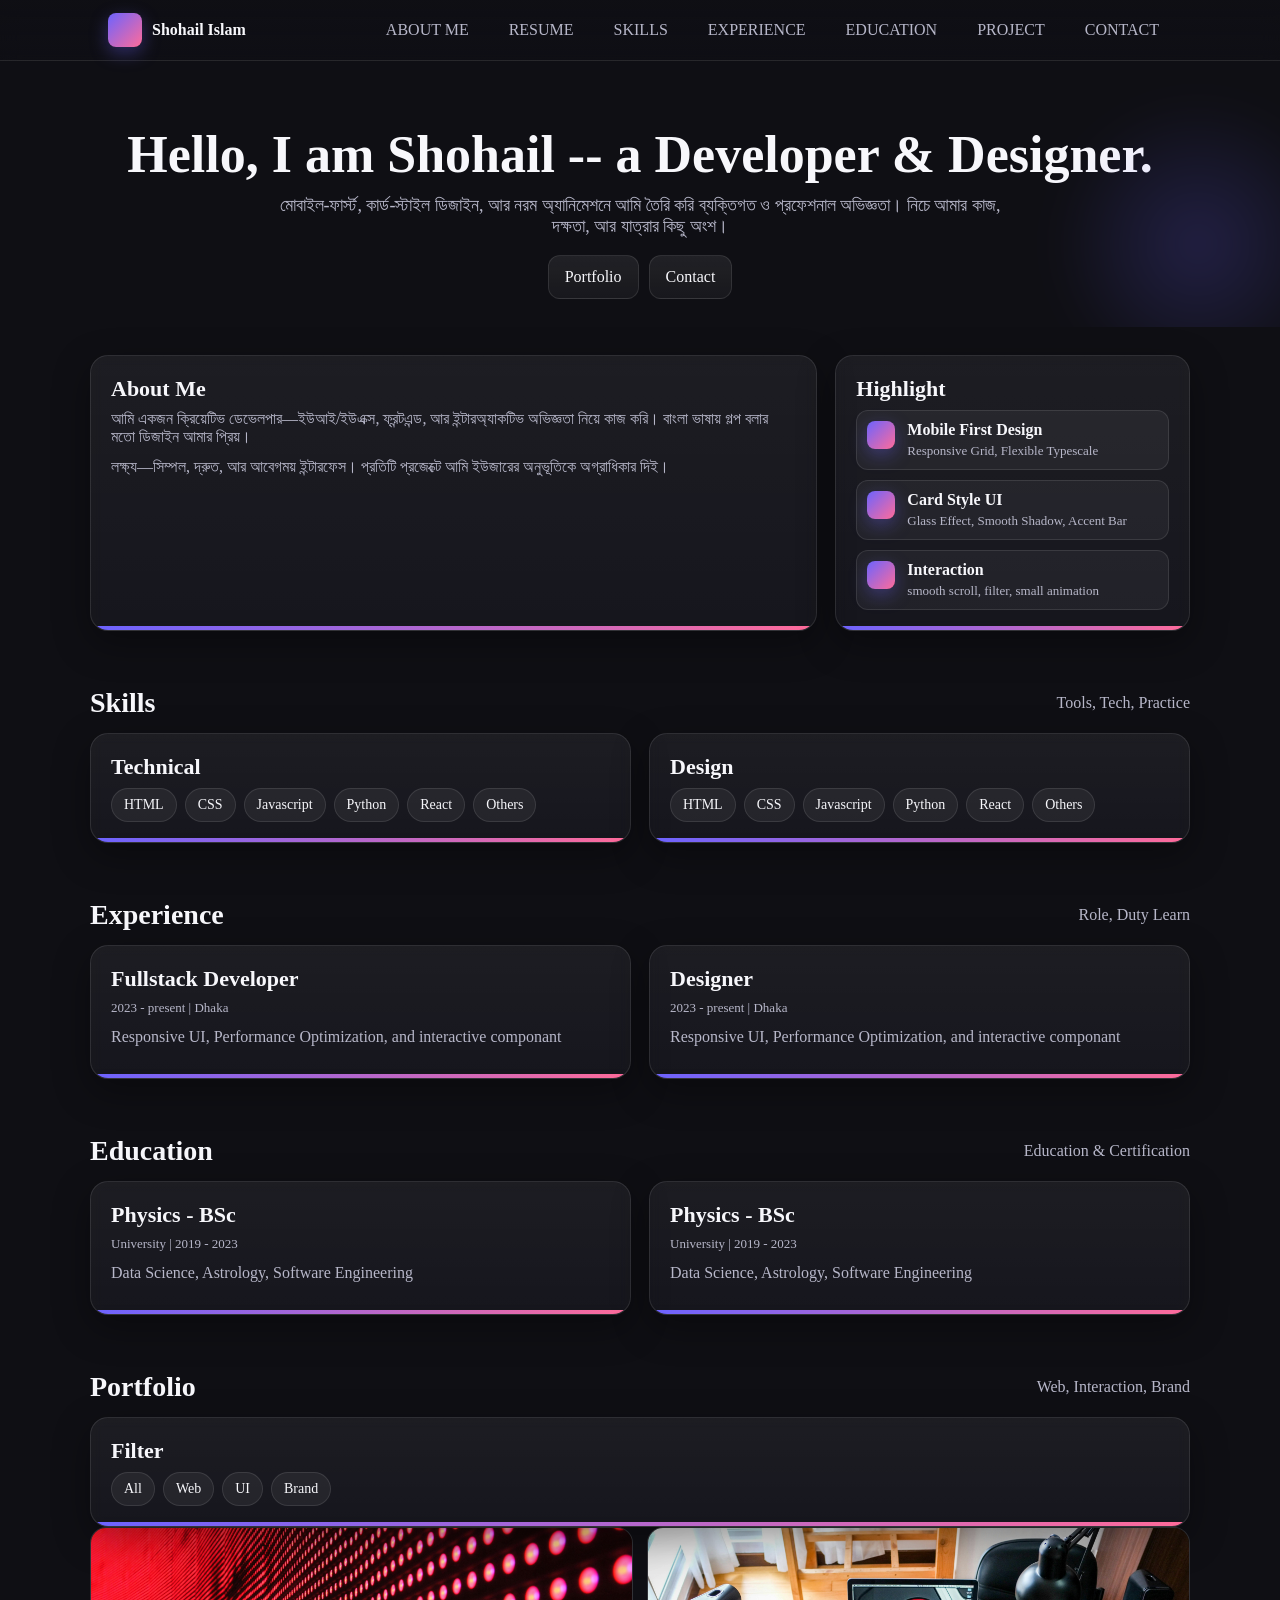
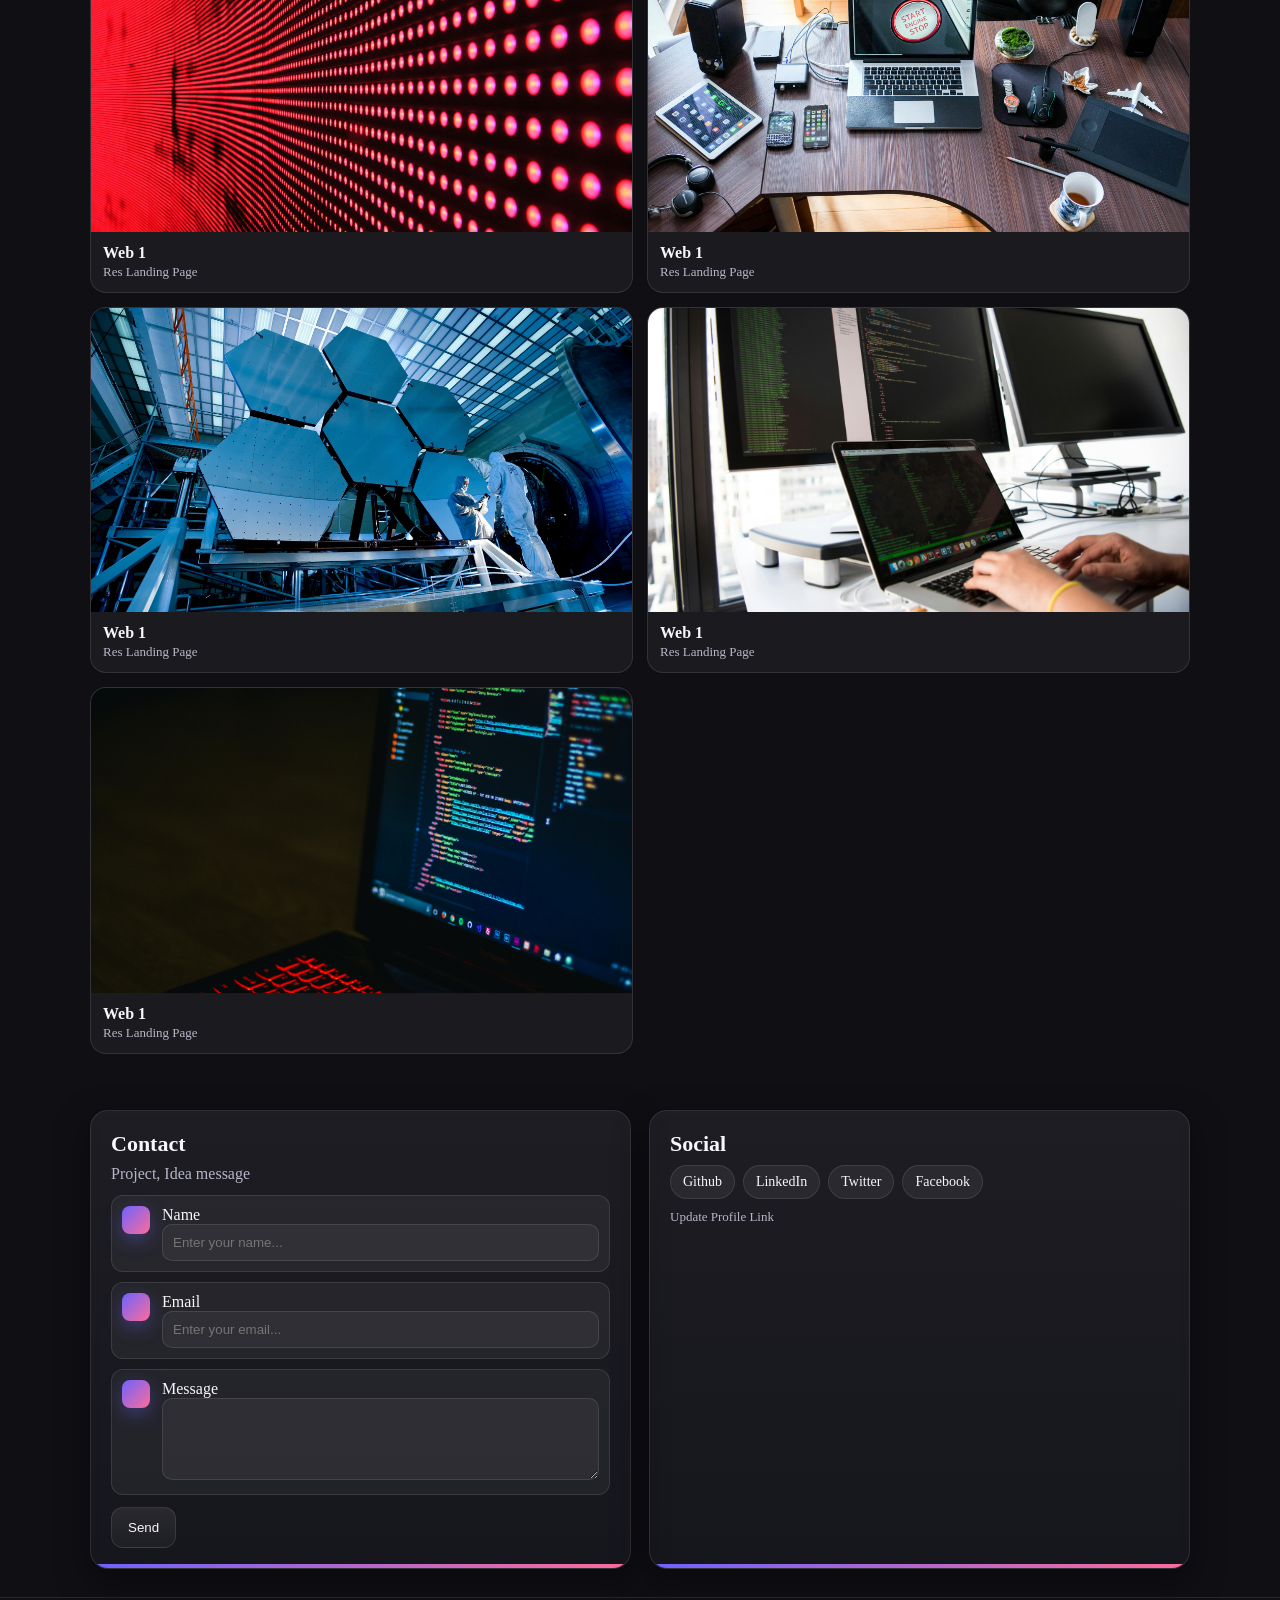
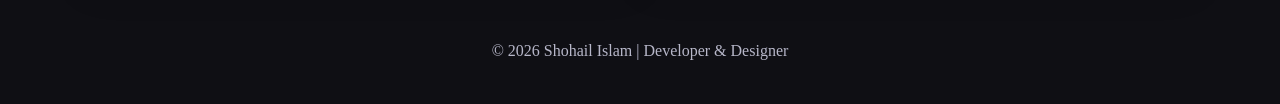
==== commit 5b3cd89f: "Add files via upload" ====
--- a/index.html
+++ b/index.html
@@ -1,344 +1,376 @@
 <!DOCTYPE html>
-<html>
+<html lang="en">
     <head>
-        <meta charset="utf-8"/>
-        <meta name="viewport" content="width=device-width,initial-scale=1"/>
-        <title> Shohail - Portfolio Website </title>
-
-        <link rel="preconnect" href="https://fonts.googleapis.com">
-        <link rel="preconnect" href="https://fonts.gstatic.com" crossorigin>
-        <link rel="stylesheet" href="https://fonts.googleapis.com/css2?family=Roboto:ital,wght@0,100..900;1,100..900&display=swap">
-        
-        <link rel="stylesheet" href="assets/style.css"/>
+        <meta charset="UTF-8">
+        <meta name="viewport" content="width=device-width, initial-scale=1.0">
+        <title> Portfolio - Shohail Islam </title>
+        <link rel="stylesheet" href="style.css">
     </head>
     <body>
-        <!-- Header -->
-        <header class="site-header">
-            <dev class="container header-inner">
-                <a class="logo" href="#">
-                    <img src="images/Shohail Islam Logo.png" alt="Logo">
-                    <!-- span class="brand"> SHOHAIL ISLAM </span -->
-                </a>
-
-                <nav class="site-nav" id="site-nav">
-                    <ul>
-                        <li> <a href="#portfolio"> PORTFOLIO </a> </li>
-                        <li> <a href="resume/Shohail Islam Digital CV.pdf"> RESUME </a> </li>
-                        <li> <a href="#experience"> EXPERIENCE </a> </li>
-                        <li> <a href="#skills"> SKILLS </a> </li>
-                        <li> <a href="#projects"> PROJECTS </a> </li>
-                        <li> <a href="#education"> EDUCATION </a> </li>
-                        <li> <a href="#blog"> BLOG </a> </li>
-                        <li> <a href="#contact"> CONTACT </a> </li>
-                    </ul>
+        <!-- Navbar -->
+         <div class="navbar">
+            <div class="nav-inner">
+                <div class="brand">
+                    <div class="logo" aria-hidden="true"> </div>
+                    <div> Shohail Islam </div>
+                </div>
+                <button class="menu-toggle" id="menuToggle"> Menu </button>
+                
+                <nav class="menu" id="menu">
+                    <a href="#about"> ABOUT ME </a>
+                    <!--a href="#portfolio"> PORTFOLIO </a-->
+                    <a href="#resume"> RESUME </a>
+                    <a href="#skills"> SKILLS </a>
+                    <a href="#experienc"> EXPERIENCE </a>
+                    <a href="#education"> EDUCATION </a>
+                    <a href="#project"> PROJECT </a>
+                    <a href="#contact"> CONTACT </a>
                 </nav>
-
-                <button class="nav-toggle" id="nav-toggle" aria-label="Toggle navigation">
-                    <span> </span> <span> </span> <span> </span>
-                </button>
-            </dev>
+            </div>
+        </div>
+        
+        <!-- Hero Section -->
+         <header class="hero">
+            <div class="halo"> </div>
+            <h1 class="title"> Hello, I am Shohail -- a Developer & Designer. </h1>
+            <p class="subtitle">
+                মোবাইল-ফার্স্ট, কার্ড-স্টাইল ডিজাইন, আর নরম অ্যানিমেশনে আমি তৈরি করি ব্যক্তিগত ও প্রফেশনাল অভিজ্ঞতা। নিচে আমার কাজ, দক্ষতা, আর যাত্রার কিছু অংশ।
+            </p>
+            <div class="cta">
+                <a class="btn" href="#portfolio"> Portfolio </a>
+                <a class="btn" href="#contact"> Contact </a>
+            </div>
         </header>
-
-        <!-- Slider -->
-         <section>
-            <div></div>
-         </section>
         
-        <!-- Skills -->
-         <section id="skills" class="circular-skills-section">
-            <h2> SKILLS </h2>
-            <div class="skills-grid">
-                
-                <div class="circular-skill-item">
-                    <div class="progress-circle" data-percent="90">
-                        <svg viewBox="0 0 36 36" class="circle">
-                            <path class="circle-bg"
-                            d="M18 2.0845
-                            a 15.9155 15.9155 0 0 1 0 31.831
-                            a 15.9155 15.9155 0 0 1 0 -31.831"/>
+        <!-- Main Content -->
+         <main>
+            <!-- About -->
+             <section id="about">
+                <div class="container grid">
+                    <div class="card span-8">
+                        <h3> About Me </h3>
+                        <p>
+                            আমি একজন ক্রিয়েটিভ ডেভেলপার—ইউআই/ইউএক্স, ফ্রন্টএন্ড, আর ইন্টারঅ্যাকটিভ অভিজ্ঞতা নিয়ে কাজ করি। বাংলা ভাষায় গল্প বলার মতো ডিজাইন আমার প্রিয়।
+                        </p>
+                        <p>
+                            লক্ষ্য—সিম্পল, দ্রুত, আর আবেগময় ইন্টারফেস। প্রতিটি প্রজেক্টে আমি ইউজারের অনুভূতিকে অগ্রাধিকার দিই।
+                        </p>
+                        <div class="accent-bar"> </div>
+                    </div>
+                    
+                    <div class="card span-4">
+                        <h3> Highlight </h3>
+                        <div class="list">
+                            <div class="item">
+                                <div class="badge"> </div>
+                                <div>
+                                    <h4> Mobile First Design </h4>
+                                    <div class="meta"> Responsive Grid, Flexible Typescale </div>
+                                </div>
+                            </div>
                             
-                            <path class="circle-fill" stroke-dasharray="90, 100"
-                            d="M18 2.0845
-                            a 15.9155 15.9155 0 0 1 0 31.831
-                            a 15.9155 15.9155 0 0 1 0 -31.831"/>
-                        </svg>
-                        
-                        <div class="percent-text"> 90% </div>
-                    </div>
-                    <h3> HTML & CSS </h3>
-                    <p> আধুনিক ডিজাইন এবং সেমান্টিক মার্কআপে দক্ষ। </p>
-                </div>
-                
-                <div class="circular-skill-item">
-                    <div class="progress-circle" data-percent="15">
-                        <svg viewBox="0 0 36 36" class="circle">
-                            <path class="circle-bg" d="M18 2.0845 a 15.9155 15.9155 0 0 1 0 31.831 a 15.9155 15.9155 0 0 1 0 -31.831" />
-                            <path class="circle-fill"
-                            stroke-dasharray="15, 100"
-                            d="M18 2.0845
-                            a 15.9155 15.9155 0 0 1 0 31.831
-                            a 15.9155 15.9155 0 0 1 0 -31.831"/>
-                        </svg>
-                        
-                        <div class="percent-text"> 15% </div>
-                    </div>
-                    <h3> JavaScript </h3>
-                    <p> ইন্টারেক্টিভ ওয়েব অ্যাপ্লিকেশন তৈরিতে পারদর্শী। </p>
-                </div>
-                
-                <div class="circular-skill-item">
-                    <div class="progress-circle" data-percent="20">
-                        <svg viewBox="0 0 36 36" class="circle">
-                            <path class="circle-bg" d="M18 2.0845 a 15.9155 15.9155 0 0 1 0 31.831 a 15.9155 15.9155 0 0 1 0 -31.831" />
-                            <path class="circle-fill"
-                            stroke-dasharray="20, 100"
-                            d="M18 2.0845
-                            a 15.9155 15.9155 0 0 1 0 31.831
-                            a 15.9155 15.9155 0 0 1 0 -31.831"/>
-                        </svg>
-                        
-                        <div class="percent-text"> 20% </div>
-                    </div>
-                    <h3> Python </h3>
-                    <p> কম্পোনেন্ট ভিত্তিক আর্কিটেকচার নিয়ে কাজ করার অভিজ্ঞতা। </p>
-                </div>
-
-                <div class="circular-skill-item">
-                    <div class="progress-circle" data-percent="55">
-                        <svg viewBox="0 0 36 36" class="circle">
-                            <path class="circle-bg" d="M18 2.0845 a 15.9155 15.9155 0 0 1 0 31.831 a 15.9155 15.9155 0 0 1 0 -31.831" />
-                            <path class="circle-fill"
-                            stroke-dasharray="55, 100"
-                            d="M18 2.0845
-                            a 15.9155 15.9155 0 0 1 0 31.831
-                            a 15.9155 15.9155 0 0 1 0 -31.831"/>
-                        </svg>
-                        
-                        <div class="percent-text"> 55% </div>
-                    </div>
-                    <h3> Excel </h3>
-                    <p> কম্পোনেন্ট ভিত্তিক আর্কিটেকচার নিয়ে কাজ করার অভিজ্ঞতা। </p>
-                </div>
-
-                <div class="circular-skill-item">
-                    <div class="progress-circle" data-percent="35">
-                        <svg viewBox="0 0 36 36" class="circle">
-                            <path class="circle-bg" d="M18 2.0845 a 15.9155 15.9155 0 0 1 0 31.831 a 15.9155 15.9155 0 0 1 0 -31.831" />
-                            <path class="circle-fill"
-                            stroke-dasharray="35, 100"
-                            d="M18 2.0845
-                            a 15.9155 15.9155 0 0 1 0 31.831
-                            a 15.9155 15.9155 0 0 1 0 -31.831"/>
-                        </svg>
-                        
-                        <div class="percent-text"> 35% </div>
-                    </div>
-                    <h3> Basic Programming </h3>
-                    <p> কম্পোনেন্ট ভিত্তিক আর্কিটেকচার নিয়ে কাজ করার অভিজ্ঞতা। </p>
-                </div>
-
-                <div class="circular-skill-item">
-                    <div class="progress-circle" data-percent="95">
-                        <svg viewBox="0 0 36 36" class="circle">
-                            <path class="circle-bg" d="M18 2.0845 a 15.9155 15.9155 0 0 1 0 31.831 a 15.9155 15.9155 0 0 1 0 -31.831" />
-                            <path class="circle-fill"
-                            stroke-dasharray="95, 100"
-                            d="M18 2.0845
-                            a 15.9155 15.9155 0 0 1 0 31.831
-                            a 15.9155 15.9155 0 0 1 0 -31.831"/>
-                        </svg>
-                        
-                        <div class="percent-text"> 95% </div>
-                    </div>
-                    <h3> Internet Browsing </h3>
-                    <p> কম্পোনেন্ট ভিত্তিক আর্কিটেকচার নিয়ে কাজ করার অভিজ্ঞতা। </p>
-                </div>
-
-                <div class="circular-skill-item">
-                    <div class="progress-circle" data-percent="85">
-                        <svg viewBox="0 0 36 36" class="circle">
-                            <path class="circle-bg" d="M18 2.0845 a 15.9155 15.9155 0 0 1 0 31.831 a 15.9155 15.9155 0 0 1 0 -31.831" />
-                            <path class="circle-fill"
-                            stroke-dasharray="85, 100"
-                            d="M18 2.0845
-                            a 15.9155 15.9155 0 0 1 0 31.831
-                            a 15.9155 15.9155 0 0 1 0 -31.831"/>
-                        </svg>
-                        
-                        <div class="percent-text"> 85% </div>
-                    </div>
-                    <h3> Basic Computer </h3>
-                    <p> কম্পোনেন্ট ভিত্তিক আর্কিটেকচার নিয়ে কাজ করার অভিজ্ঞতা। </p>
-                </div>
-            </div>
-        </section>
-
-        <!-- Experience -->
-         <section id="experience" class="experience-section">
-            <h2 class="section-title"> EXPERIENCE </h2>
-            
-            <div class="experience-container">
-                <div class="experience-card">
-                    <span class="duration"> 2024 - Present </span>
-                    <h3> WordPress Plugin Developer </h3>
-                    <h4> Freelance / Personal Projects </h4>
-                    <p>
-                        Developed custom WordPress plugins including frontend user dashboards, admission management systems, and secure form handling solutions.
-                    </p>
-                </div>
-                
-                <div class="experience-card">
-                    <span class="duration"> 2023 - 2024 </span>
-                    <h3> Web Developer </h3>
-                    <h4> Personal Projects </h4>
-                    <p>
-                        Built responsive websites using HTML, CSS, JavaScript, and PHP. Focused on performance, clean UI, and user-friendly design.
-                    </p>
-                </div>
-                
-                <div class="experience-card">
-                    <span class="duration"> 2022 - 2023 </span>
-                    <h3> Learning & Practice </h3>
-                    <h4> Self Learning </h4>
-                    <p>
-                        Learned Python, basic cybersecurity concepts, and web technologies. Practiced through real-world mini projects.
-                    </p>
-                </div>
-
-                <div class="experience-card">
-                    <span class="duration"> 2022 - 2023 </span>
-                    <h3> Learning & Practice </h3>
-                    <h4> Self Learning </h4>
-                    <p>
-                        Learned Python, basic cybersecurity concepts, and web technologies. Practiced through real-world mini projects.
-                    </p>
-                </div>
-
-                <div class="experience-card">
-                    <span class="duration"> 2022 - 2023 </span>
-                    <h3> Learning & Practice </h3>
-                    <h4> Self Learning </h4>
-                    <p>
-                        Learned Python, basic cybersecurity concepts, and web technologies. Practiced through real-world mini projects.
-                    </p>
-                </div>
-
-                <div class="experience-card">
-                    <span class="duration"> 2022 - 2023 </span>
-                    <h3> Learning & Practice </h3>
-                    <h4> Self Learning </h4>
-                    <p>
-                        Learned Python, basic cybersecurity concepts, and web technologies. Practiced through real-world mini projects.
-                    </p>
-                </div>
-            </div>
-        </section>
-
-
-        <!-- Contact Form -->
-         <section id="contact" class="contact-section">
-            <div class="contact-container">
-                <header class="contact-header">
-                    <h2> CONNECT ME </h2>
-                    <p>
-                        Python developer with a passion for clean code and problem solving. I work part time as an Ethical Hacker, a Digital Marketer and a part time Entrepreneur. I'm driven by curiosity and innovation.
-                    </p>
-                </header>
-                
-                <form action="submit_form.php" method="POST" class="contact-form">
-                    <div class="form-group">
-                        <label for="name"> Your Name </label>
-                        <input type="text" id="name" name="name" placeholder="Enter your name..." required>
-                    </div>
-                    
-                    <div class="form-group">
-                        <label for="email"> Your Email </label>
-                        <input type="email" id="email" name="email" placeholder="Enter your email..." required>
-                    </div>
-                    
-                    <div class="form-group">
-                        <label for="subject"> Subject </label>
-                        <input type="text" id="subject" name="subject" placeholder="Subject here..." required>
-                    </div>
-                    
-                    <div class="form-group">
-                        <label for="message"> Message </label>
-                        <textarea id="message" name="message" rows="6" placeholder="Tell me more about your idea or question..." required> </textarea>
-                    </div>
-                    
-                    <button type="submit" class="submit-button"> Connect </button>
-                    <p class="form-note">
-                        *Your data will be used solely to respond to your inquiry.
-                    </p>
-                </form>
-            </div>
-        </section>
-
-        <!-- Footer Start -->
-        <footer>
-            <div class="footer-container">
-                <div class="footer-brand">
-                    <img src="images/Shohail Islam Photo.jpg" alt="Shohail Islam" class="footer-logo">
-                    <p class="footer-description">
-                        Python developer with a passion for clean code and problem solving. I work part time as an Ethical Hacker, a Digital Marketer and a part time Entrepreneur. I'm driven by curiosity and innovation.
-                    </p>
-                    <div class="footer-social-icons">
-                        <a href="#" target="_blank"> <i class="fab fa-linkedin"> </i> </a>
-                        <a href="#" target="_blank"> <i class="fab fa-github"> </i> </a>
-                        <a href="#" target="_blank"> <i class="fab fa-twitter"> </i> </a>
-                        <a href="#" target="_blank"> <i class="fab fa-codepen"> </i> </a>
-                    </div>
-                </div>
-                
-                <div class="footer-columns">
-                    <!-- div class="footer-col">
-                        <h4 class="col-title"> Website </h4>
-                        <ul>
-                            <li> <a href="#home"> Home </a> </li>
-                            <li> <a href="#projects"> Projects </a> </li>
-                            <li> <a href="#skills"> Skills </a> </li>
-                            <li> <a href="#contact"> Contact </a> </li>
-                        </ul>
-                    </div -->
-                    <div class="footer-col">
-                        <h4 class="col-title"> IMPORTANT LINKS </h4>
-                        <ul>
-                            <li> <a href="#portfolio"> Portfolio </a> </li>
-                            <li> <a href="resume/Shohail Islam Digital CV.pdf"> My Resume </a> </li>
-                            <li> <a href="#experience"> Experience </a> </li>
-                            <li> <a href="#skills"> Skills </a> </li>
-                        </ul>
-                    </div>
-                    
-                    <div class="footer-col">
-                        <h4 class="col-title"> SOCIAL MEDIA </h4>
-                        <ul>
-                            <li> <a href="https://github.com/SHOHAILCF" target="_blank"> Github </a> </li>
-                            <li> <a href="https://www.linkedin.com/in/shohailcf/" target="_blank"> Linkedin </a> </li>
-                            <li> <a href="https://www.facebook.com/SHOHAILCF" target="_blank"> Facebook </a> </li>
-                        </ul>
-                    </div>
-                    
-                    <div class="footer-col">
-                        <h4 class="col-title"> MORE </h4>
-                        <ul>
-                            <li> <a href="mailto:shohailme@gmail.com"> Email Me </a> </li>
-                            <li> <a href="tel:+8801303981149"> Call Me </a> </li>
-                            <li> <a href="privacy-policy.html"> Privacy Police </a> </li>
-                        </ul>
-                    </div>
-                </div>
-            </div>
-            
+                            <div class="item">
+                                <div class="badge"></div>
+                                <div>
+                                    <h4> Card Style UI </h4>
+                                    <div class="meta"> Glass Effect, Smooth Shadow, Accent Bar </div>
+                                </div>
+                            </div>
+                            
+                            <div class="item">
+                                <div class="badge"></div>
+                                <div>
+                                    <h4> Interaction </h4>
+                                    <div class="meta"> smooth scroll, filter, small animation </div>
+                                </div>
+                            </div>
+                        </div>
+                        <div class="accent-bar"> </div>
+                    </div>
+                </div>
+            </section>
+
+            <!-- Skills -->
+             <section id="skills">
+                <div class="container">
+                    <div class="section-head">
+                        <h2> Skills </h2>
+                        <p>
+                            Tools, Tech, Practice
+                        </p>
+                    </div>
+
+                    <div class="grid">
+                        <div class="card span-6">
+                            <h3> Technical </h3>
+                            <div class="chips">
+                                <span class="chip"> HTML </span>
+                                <span class="chip"> CSS </span>
+                                <span class="chip"> Javascript </span>
+                                <span class="chip"> Python </span>
+                                <span class="chip"> React </span>
+                                <span class="chip"> Others </span>
+                            </div>
+                            <div class="accent-bar"> </div>
+                        </div>
+
+                        <div class="card span-6">
+                            <h3> Design </h3>
+                            <div class="chips">
+                                <span class="chip"> HTML </span>
+                                <span class="chip"> CSS </span>
+                                <span class="chip"> Javascript </span>
+                                <span class="chip"> Python </span>
+                                <span class="chip"> React </span>
+                                <span class="chip"> Others </span>
+                            </div>
+                            <div class="accent-bar"> </div>
+                        </div>
+                    </div>
+                </div>
+             </section>
+
+             <!-- Experience -->
+              <section id="experience">
+                <div class="container">
+                    <div class="section-head">
+                        <h2> Experience </h2>
+                        <p>
+                            Role, Duty Learn
+                        </p>
+                    </div>
+
+                    <div class="grid">
+                        <div class="card span-6">
+                            <h3> Fullstack Developer </h3>
+                            <p class="meta">
+                                2023 - present | Dhaka
+                            </p>
+                            <p>
+                                Responsive UI, Performance Optimization, and interactive componant
+                            </p>
+                            <div class="accent-bar"> </div>
+                        </div>
+
+                        <div class="card span-6">
+                            <h3> Designer </h3>
+                            <p class="meta">
+                                2023 - present | Dhaka
+                            </p>
+                            <p>
+                                Responsive UI, Performance Optimization, and interactive componant
+                            </p>
+                            <div class="accent-bar"> </div>
+                        </div>
+                    </div>
+                </div>
+              </section>
+
+              <!-- Education -->
+               <section id="education">
+                <div class="container">
+                    <div class="section-head">
+                        <h2> Education </h2>
+                        <p> Education & Certification </p>
+                    </div>
+
+                    <div class="grid">
+                        <div class="card span-6">
+                            <h3> Physics - BSc </h3>
+                            <p class="meta">
+                                University | 2019 - 2023
+                            </p>
+                            <p>
+                                Data Science, Astrology, Software Engineering
+                            </p>
+                            <div class="accent-bar"></div>
+                        </div>
+
+                        <div class="card span-6">
+                            <h3> Physics - BSc </h3>
+                            <p class="meta">
+                                University | 2019 - 2023
+                            </p>
+                            <p>
+                                Data Science, Astrology, Software Engineering
+                            </p>
+                            <div class="accent-bar"></div>
+                        </div>
+                    </div>
+                </div>
+               </section>
+
+               <!-- Portfolio -->
+                <section id="portfolio">
+                    <div class="container">
+                        <div class="section-head">
+                            <h2> Portfolio </h2>
+                            <p>
+                                Web, Interaction, Brand
+                            </p>
+                        </div>
+
+                        <div class="card" id="filters">
+                            <h3> Filter </h3>
+                            <div class="chips">
+                                <span class="chip" data-filter="all"> All </span>
+                                <span class="chip" data-filter="web"> Web </span>
+                                <span class="chip" data-filter="ui"> UI </span>
+                                <span class="chip" data-filter="brand"> Brand </span>
+                            </div>
+                            <div class="accent-bar"></div>
+                        </div>
+
+                        <div class="gallery" id="gallery">
+                            <div class="work span-6" data-cat="web">
+                                <img src="images/Portfolio-2.jpg" alt="web 1">
+                                <div class="info">
+                                    <strong> Web 1 </strong> <br> <span class="meta"> Res Landing Page </span>
+                                </div>
+                            </div>
+
+                            <div class="work span-6" data-cat="ui">
+                                <img src="images/Portfolio-3.jpg" alt="ui">
+                                <div class="info">
+                                    <strong> Web 1 </strong> <br> <span class="meta"> Res Landing Page </span>
+                                </div>
+                            </div>
+
+                            <div class="work span-6" data-cat="web">
+                                <img src="images/Portfolio-5.jpg" alt="web 1">
+                                <div class="info">
+                                    <strong> Web 1 </strong> <br> <span class="meta"> Res Landing Page </span>
+                                </div>
+                            </div>
+
+                            <div class="work span-6" data-cat="web">
+                                <img src="images/Portfolio-4.jpg" alt="web 1">
+                                <div class="info">
+                                    <strong> Web 1 </strong> <br> <span class="meta"> Res Landing Page </span>
+                                </div>
+                            </div>
+
+                            <div class="work span-6" data-cat="web">
+                                <img src="images/Portfolio-6.jpg" alt="web 1">
+                                <div class="info">
+                                    <strong> Web 1 </strong> <br> <span class="meta"> Res Landing Page </span>
+                                </div>
+                            </div>
+                        </div>
+                    </div>
+                </section>
+
+                <!-- Contact -->
+                 <section id="contact">
+                    <div class="container grid">
+                        <div class="card span-6">
+                            <h3> Contact </h3>
+                            <p>
+                                Project, Idea message
+                            </p>
+
+                            <form id="contactForm">
+                                <div class="list">
+                                    <div class="item">
+                                        <div class="badge" aria-hidden="true"> </div>
+                                        <div style="width: 100%;">
+                                            <label for="name"> Name </label>
+                                            <input id="name" type="text" placeholder="Enter your name..." style="width: 100%; padding: 10px; border-radius: 10px; border: 1px solid var(--border); background: rgba(255, 255, 255, 0.05); color: var(--text);">
+                                        </div>
+                                    </div>
+
+                                    <div class="item">
+                                        <div class="badge" aria-hidden="true"></div>
+                                        <div style="width: 100%;">
+                                            <label for="email"> Email </label>
+                                            <input id="email" type="email" placeholder="Enter your email..." style="width: 100%; padding: 10px; border-radius: 10px; border: 1px solid var(--border); background: rgba(255, 255, 255, 0.05); color: var(--text);">
+                                        </div>
+                                    </div>
+
+                                    <div class="item">
+                                        <div class="badge" aria-hidden="true"></div>
+                                        <div style="width: 100%;">
+                                            <label for="message"> Message </label>
+                                            <textarea id="message" rows="4" placeholder="Enter your message..." style="width: 100%; padding: 10px; border-radius: 10px; border: 1px solid var(--border); background: rgba(255, 255, 255, 0.05); color: var(--text);"> </textarea>
+                                        </div>
+                                    </div>
+                                </div>
+
+                                <div style="margin-top: 12px;">
+                                    <button class="btn" type="submit"> Send </button>
+                                </div>
+                            </form>
+                            <div class="accent-bar"> </div>
+                        </div>
+
+                        <div class="card span-6">
+                            <h3> Social </h3>
+                            <div class="chips">
+                                <a class="chip" href="#" aria-label="GitHub"> Github </a>
+                                <a class="chip" href="#" aria-label="LinkedIn"> LinkedIn </a>
+                                <a class="chip" href="#" aria-label="Twitter"> Twitter </a>
+                                <a class="chip" href="#" aria-label="Facebook"> Facebook </a>
+                            </div>
+                            <p style="margin-top: 10px;" class="meta">
+                                Update Profile Link
+                            </p>
+                            <div class="accent-bar"> </div>
+                        </div>
+                    </div>
+                 </section>
+        </main>
+        
+        <!-- Footer -->
+         <footer>
             <div class="footer-bottom">
-                <p> &copy; <span id="current-year"> </span> Shohail Islam. All Rights Reserved. </p>
+                <p>
+                    &copy; <span id="current-year"></span> Shohail Islam | Developer & Designer
+                </p>
             </div>
         </footer>
         
-        <!-- Js -->
-        <script>
-        document.getElementById('current-year').textContent = new Date().getFullYear();
-        </script>
+        <!-- JS -->
+         <script>
+         document.getElementById('current-year').textContent = new Date().getFullYear();
+         </script>
+
+         <script>
+            //Mobile menu toggle
+            const menuToggle = document.getElementById('menuToggle');
+            const menu = document.getElementById('menu');
+            menuToggle.addEventListener('click', ()=>{
+                menu.classList.toggle('open');
+            });
+
+            //Smooth scroll for menu links
+            document.querySelectorAll('menu a').forEach(a=>{
+                a.addEventListener('click', e=>{
+                const href = a.getAttribute('href');
+                if(href.startsWith('#')){
+                    e.preventDefault();
+                    const target = document.querySelector(href);
+                    if(target){
+                        window.scrollTo({top: target.offsetTop - 70, behavior: 'smooth'});
+                        menu.classList.remove('open');
+                    }
+                }
+            });
+            });
+
+            // Contact form
+            const form = document.getElementById('contactForm');
+            form.addEventListener('submit', (e)=>{
+                e.preventDefault();
+                const name = document.getElementById('name').value.trim();
+                const email = document.getElementById('email').value.trim();
+                const message = document.getElementById('message').value.trim();
+                if(!name || !email || !message){
+                    alert('Please fill out this form');
+                    return;
+                }
+                alert('Thank You For Your Response.');
+                form.reset();
+            });
+         </script>
     </body>
-
-</html>
+</html>
--- a/style.css
+++ b/style.css
@@ -0,0 +1,349 @@
+:root {
+    --bg: #0f0f14;
+    --surface: #15151d;
+    --glass: rgba(255, 255, 255, 0.06);
+    --text: #f7f7fb;
+    --muted: #b7b7c9;
+    --accent: #6c63ff;
+    --accent-2: #ff6b9a;
+    --border: rgba(255, 255, 255, 0.10);
+    --shadow: 0 12px 36px rgba(0, 0, 0, 0.35);
+}
+
+* {
+    box-sizing: border-box;
+}
+
+html, body {
+    margin: 0;
+    padding: 0;
+    background: radial-gradient(1200px 600px at 20% 0%, #1a1a24, 0%, #0f0f14 60%), #0f0f14;
+    color: var(--text);
+}
+
+a {
+    text-decoration: none;
+    color: inherit;
+}
+
+img {
+    max-width: 100%;
+    display: block;
+}
+
+/* Header/Navbar */
+.navbar {
+    position: sticky;
+    top: 0;
+    z-index: 50;
+    background: linear-gradient(180deg, rgba(15, 15, 20, 0.85), rgba(15, 15, 20, 0.65));
+    backdrop-filter: saturate(160%) blur(10px);
+    border-bottom: 1px solid var(--border);
+}
+
+.nav-inner {
+    max-width: 1100px;
+    margin: 0 auto;
+    padding: 12px 18px;
+    display: flex;
+    align-items: center;
+    justify-content: space-between;
+    gap: 12px;
+}
+
+.brand {
+    display: flex;
+    align-items: center;
+    gap: 10px;
+    font-weight: 700;
+}
+
+.logo {
+    width: 34px;
+    height: 34px;
+    border-radius: 8px;
+    background: linear-gradient(135deg, var(--accent), var(--accent-2));
+    box-shadow: 0 6px 18px rgba(108, 99, 255, 0.35);
+}
+
+.menu {
+    display: flex;
+    gap: 14px;
+    flex-wrap: wrap;
+}
+
+.menu a {
+    padding: 8px 12px;
+    border-radius: 10px;
+    color: var(--muted);
+    transition: .25s;
+    border: 1px solid transparent;
+}
+
+.menu a:hover {
+    color: var(--text);
+    background: var(--glass);
+    border-color: var(--border);
+}
+
+.menu-toggle {
+    display: none;
+    background: transparent;
+    border: 1px solid var(--border);
+    color: var(--text);
+    padding: 8px 10px;
+    border-radius: 10px;
+}
+
+@media(max-width: 820px) {
+    .menu {
+        display: none;
+    }
+    .menu-toggle {
+        display: block;
+    }
+    .menu.open {
+        display: flex;
+        flex-direction: column;
+        width: 100%;
+    }
+}
+
+/* Hero */
+header.hero {
+    padding: 64px 20px 28px;
+    text-align: center;
+    position: relative;
+    overflow: hidden;
+}
+
+.halo {
+    position: absolute;
+    inset: -10% -10% auto auto;
+    width: 420px;
+    height: 420px;
+    border-radius: 50%;
+    background: radial-gradient(closest-side, rgba(108, 99, 255, 0.35), transparent 70%);
+    filter: blur(20px);
+    opacity: .6;
+    pointer-events: none;
+    animation: float 12s ease-in-out infinite;
+}
+
+@keyframes float {
+    0% {
+        transform: translateY(0)
+    }
+    50% {
+        transform: translateY(18px)
+    }
+    100% {
+        transform: translateY(0)
+    }
+}
+
+.title {
+    font-size: clamp(28px, 6vw, 52px);
+    line-height: 1.15;
+    margin: 0 0 10px;
+    font-weight: 700;
+}
+
+.subtitle {
+    font-size: clamp(14px, 3.5vw, 18px);
+    color: var(--muted);
+    margin: 0 auto;
+    max-width: 760px;
+}
+
+.cta {
+    margin-top: 18px;
+    display: flex;
+    gap: 10px;
+    justify-content: center;
+    flex-wrap: wrap;
+}
+
+.btn {
+    display: inline-flex;
+    align-items: center;
+    gap: 8px;
+    padding: 12px 16px;
+    border-radius: 12px;
+    border: 1px solid var(--border);
+    background: linear-gradient(180deg, rgba(255, 255, 255, 0.08), rgba(255, 255, 255, 0.04));
+    color: var(--text);
+    cursor: pointer;
+    transition: .25s;
+}
+
+.btn:hover {
+    transform: translateY(-1px);
+    background: rgba(255, 255, 255, 0.12);
+}
+
+/* Section */
+section {
+    padding: 28px 20px;
+}
+
+.container {
+    max-width: 1100px;
+    margin: 0 auto;
+}
+
+.section-head {
+    display: flex;
+    align-items: center;
+    justify-content: space-between;
+    gap: 12px;margin-bottom: 14px;
+}
+
+.section-head h2 {
+    margin: 0;
+    font-size: clamp(20px, 4.5vw, 28px);
+}
+
+.section-head p {
+    margin: 0;
+    color: var(--muted);
+}
+
+/* Grid & Cards */
+.grid {
+    display: grid;
+    gap: 18px;
+    grid-template-columns: repeat(12, 1fr);
+}
+
+.card {
+    grid-column: span 12;
+    background: linear-gradient(180deg, rgba(255, 255, 255, 0.06), rgba(255, 255, 255, 0.03));
+    border: 1px solid var(--border);
+    border-radius: 18px;
+    padding: 20px;
+    box-shadow: var(--shadow);
+    backdrop-filter: saturate(140%) blur(6px);
+    position: relative;
+    overflow: hidden;
+}
+
+.card h3 {
+    margin: 0 0 8px;
+    font-size: clamp(18px, 3.8vw, 22px);
+}
+
+.card p{
+    color: var(--muted);
+    margin: 0 0 12px;
+}
+
+.accent-bar {
+    position: absolute;
+    inset: auto 0 0 0;
+    height: 4px;
+    background: linear-gradient(90deg, var(--accent), var(--accent-2));
+}
+
+@media(min-width: 900px) {
+    .span-6 {
+        grid-column: span 6;
+    }
+    .span-4 {
+        grid-column: span 4;
+    }
+    .span-8 {
+        grid-column: span 8;
+    }
+}
+
+/* List inside cards */
+.list {
+    display: grid;
+    gap: 10px;
+}
+
+.item {
+    display: flex;
+    align-items: flex-start;
+    gap: 12px;
+    padding: 10px;
+    border-radius: 12px;
+    background: rgba(255, 255, 255, 0.05);
+    border: 1px solid var(--border);
+}
+
+.badge {
+    min-width: 28px;
+    height: 28px;
+    border-radius: 8px;
+    background: linear-gradient(135deg, var(--accent), var(--accent-2));
+    box-shadow: 0 6px 18px rgba(108, 99, 255, 0.35);
+}
+
+.item h4 {
+    margin: 0 0 4px;
+    font-size: 16px;
+}
+
+.meta {
+    font-size: 13px;
+    color: var(--muted);
+}
+
+/* Skills chips */
+.chips {
+    display: flex;
+    gap: 8px;
+    flex-wrap: wrap;
+}
+
+.chip {
+    padding: 8px 12px;
+    border-radius: 999px;
+    background: var(--glass);
+    border: 1px solid var(--border);
+    color: var(--text);
+    font-size: 14px;
+}
+
+/* Portfolio Gallery */
+.gallery {
+    display: grid;
+    gap: 14px;
+    grid-template-columns: repeat(12, 1fr);
+}
+
+.work {
+    grid-column: span 12;
+    border-radius: 16px;
+    overflow: hidden;
+    border: 1px solid var(--border);
+    background: rgba(255, 255, 255, 0.05);
+}
+
+.work img {
+    aspect-ratio: 16/9;
+    object-fit: cover;
+}
+
+.work .info {
+    padding: 12px;
+}
+
+@media(min-width: 900px) {
+    .work.span-6 {
+        grid-column: span 6;
+    }
+    .work.span-4 {
+        grid-column: span 4;
+    }
+}
+
+/* Footer */
+footer {
+    padding: 28px 20px;
+    text-align: center;
+    color: var(--muted);
+    border-top: 1px solid var(--border);
+}
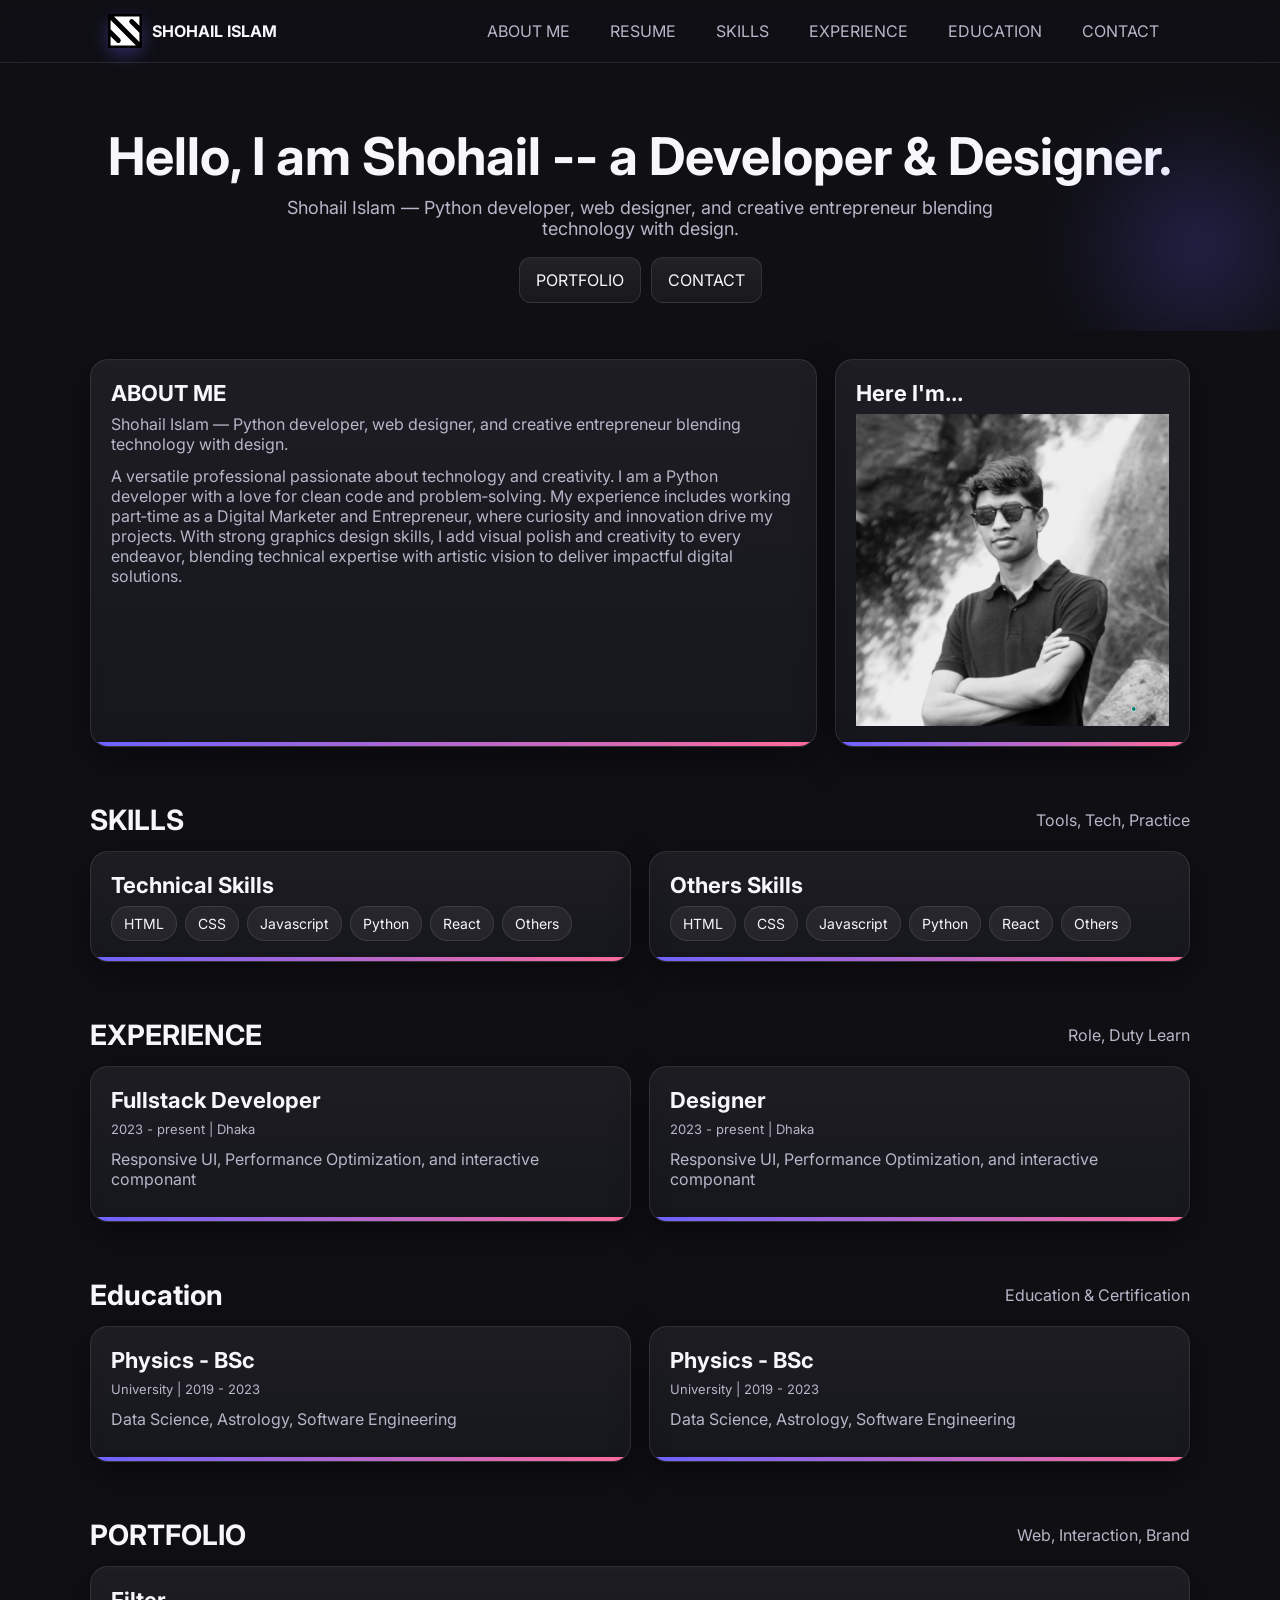
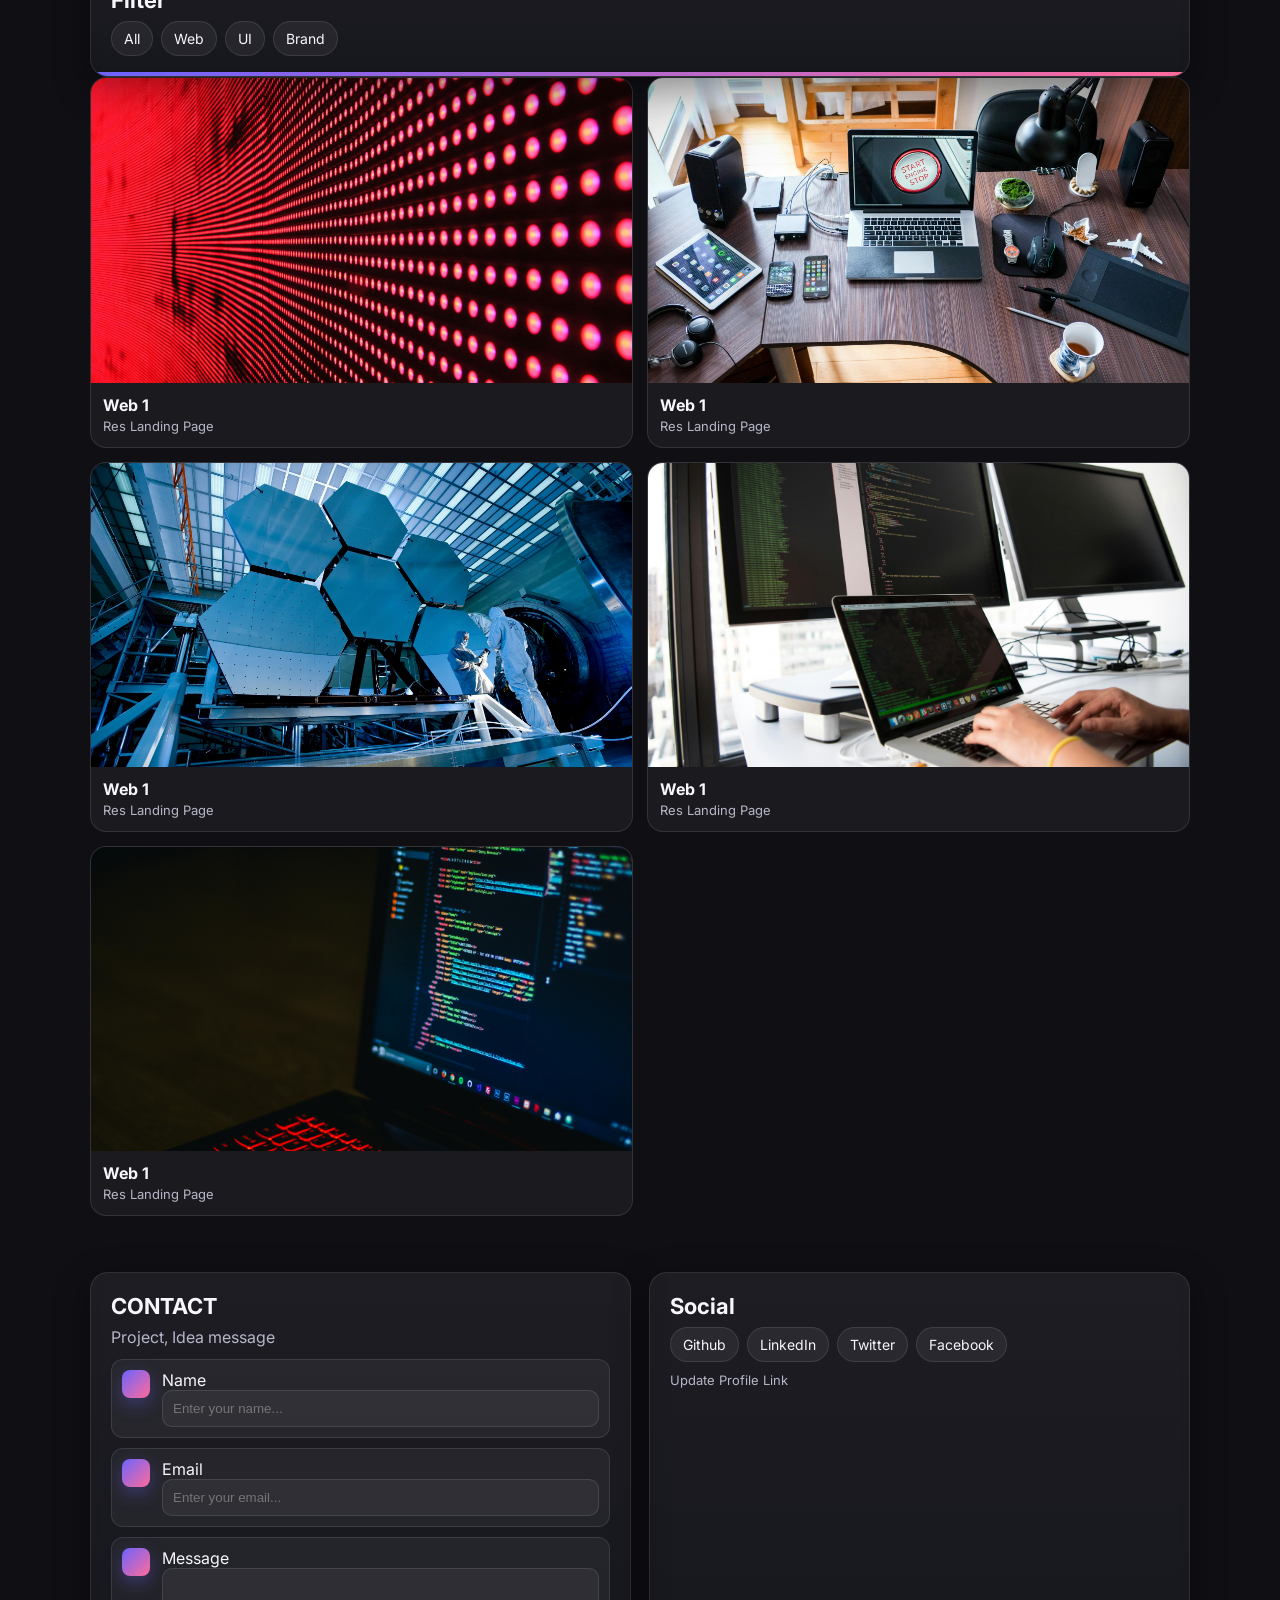
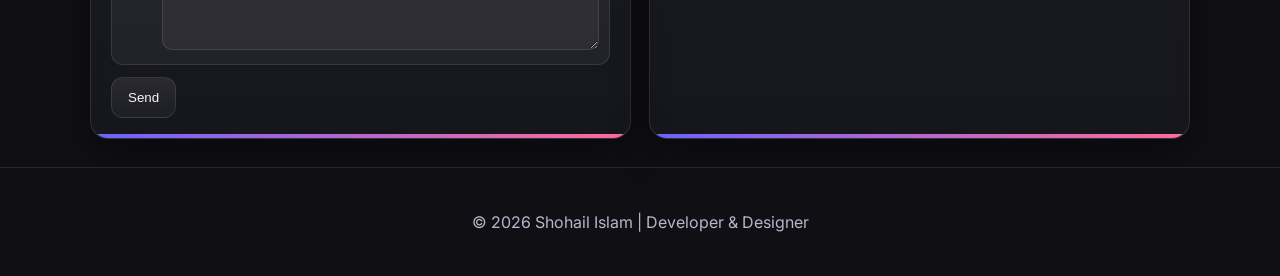
==== commit d247adac: "Add files via upload" ====
--- a/index.html
+++ b/index.html
@@ -4,6 +4,11 @@
         <meta charset="UTF-8">
         <meta name="viewport" content="width=device-width, initial-scale=1.0">
         <title> Portfolio - Shohail Islam </title>
+        <link rel="icon" href="images/Shohail Favicon.svg">
+        <link rel="apple-touch-icon" href="images/Shohail Favicon.svg">
+        <link rel="preconnect" href="https://fonts.googleapis.com">
+        <link rel="preconnect" href="https://fonts.gstatic.com" crossorigin>
+        <link rel="stylesheet" href="https://fonts.googleapis.com/css2?family=Inter:ital,opsz,wght@0,14..32,100..900;1,14..32,100..900&family=Roboto:ital,wght@0,100..900;1,100..900&display=swap">
         <link rel="stylesheet" href="style.css">
     </head>
     <body>
@@ -11,19 +16,22 @@
          <div class="navbar">
             <div class="nav-inner">
                 <div class="brand">
-                    <div class="logo" aria-hidden="true"> </div>
-                    <div> Shohail Islam </div>
-                </div>
+                    <div class="logo">
+                        <a href="/"> <img src="images/Shohail Logo White.svg"> </a>
+                    </div>
+                    <div> <a href="/"> SHOHAIL ISLAM </a> </div>
+                </div>
+
                 <button class="menu-toggle" id="menuToggle"> Menu </button>
                 
                 <nav class="menu" id="menu">
                     <a href="#about"> ABOUT ME </a>
                     <!--a href="#portfolio"> PORTFOLIO </a-->
-                    <a href="#resume"> RESUME </a>
+                    <a href="data/Shohail Islam Digital CV.pdf"> RESUME </a>
                     <a href="#skills"> SKILLS </a>
-                    <a href="#experienc"> EXPERIENCE </a>
+                    <a href="#experience"> EXPERIENCE </a>
                     <a href="#education"> EDUCATION </a>
-                    <a href="#project"> PROJECT </a>
+                    <!--a href="#project"> PROJECT </a-->
                     <a href="#contact"> CONTACT </a>
                 </nav>
             </div>
@@ -34,11 +42,11 @@
             <div class="halo"> </div>
             <h1 class="title"> Hello, I am Shohail -- a Developer & Designer. </h1>
             <p class="subtitle">
-                মোবাইল-ফার্স্ট, কার্ড-স্টাইল ডিজাইন, আর নরম অ্যানিমেশনে আমি তৈরি করি ব্যক্তিগত ও প্রফেশনাল অভিজ্ঞতা। নিচে আমার কাজ, দক্ষতা, আর যাত্রার কিছু অংশ।
+                Shohail Islam — Python developer, web designer, and creative entrepreneur blending technology with design.
             </p>
             <div class="cta">
-                <a class="btn" href="#portfolio"> Portfolio </a>
-                <a class="btn" href="#contact"> Contact </a>
+                <a class="btn" href="#portfolio"> PORTFOLIO </a>
+                <a class="btn" href="#contact"> CONTACT </a>
             </div>
         </header>
         
@@ -48,20 +56,20 @@
              <section id="about">
                 <div class="container grid">
                     <div class="card span-8">
-                        <h3> About Me </h3>
+                        <h3> ABOUT ME </h3>
                         <p>
-                            আমি একজন ক্রিয়েটিভ ডেভেলপার—ইউআই/ইউএক্স, ফ্রন্টএন্ড, আর ইন্টারঅ্যাকটিভ অভিজ্ঞতা নিয়ে কাজ করি। বাংলা ভাষায় গল্প বলার মতো ডিজাইন আমার প্রিয়।
-                        </p>
+                            Shohail Islam — Python developer, web designer, and creative entrepreneur blending technology with design.
                         <p>
-                            লক্ষ্য—সিম্পল, দ্রুত, আর আবেগময় ইন্টারফেস। প্রতিটি প্রজেক্টে আমি ইউজারের অনুভূতিকে অগ্রাধিকার দিই।
+                            A versatile professional passionate about technology and creativity. I am a Python developer with a love for clean code and problem‑solving. My experience includes working part‑time as a Digital Marketer and Entrepreneur, where curiosity and innovation drive my projects. With strong graphics design skills, I add visual polish and creativity to every endeavor, blending technical expertise with artistic vision to deliver impactful digital solutions.
                         </p>
                         <div class="accent-bar"> </div>
                     </div>
                     
                     <div class="card span-4">
-                        <h3> Highlight </h3>
+                        <h3> Here I'm... </h3>
                         <div class="list">
-                            <div class="item">
+                            <img src="images/Shohail Photo.png">
+                            <!--div class="item">
                                 <div class="badge"> </div>
                                 <div>
                                     <h4> Mobile First Design </h4>
@@ -83,7 +91,7 @@
                                     <h4> Interaction </h4>
                                     <div class="meta"> smooth scroll, filter, small animation </div>
                                 </div>
-                            </div>
+                            </div-->
                         </div>
                         <div class="accent-bar"> </div>
                     </div>
@@ -94,7 +102,7 @@
              <section id="skills">
                 <div class="container">
                     <div class="section-head">
-                        <h2> Skills </h2>
+                        <h2> SKILLS </h2>
                         <p>
                             Tools, Tech, Practice
                         </p>
@@ -102,7 +110,7 @@
 
                     <div class="grid">
                         <div class="card span-6">
-                            <h3> Technical </h3>
+                            <h3> Technical Skills </h3>
                             <div class="chips">
                                 <span class="chip"> HTML </span>
                                 <span class="chip"> CSS </span>
@@ -115,7 +123,7 @@
                         </div>
 
                         <div class="card span-6">
-                            <h3> Design </h3>
+                            <h3> Others Skills </h3>
                             <div class="chips">
                                 <span class="chip"> HTML </span>
                                 <span class="chip"> CSS </span>
@@ -134,7 +142,7 @@
               <section id="experience">
                 <div class="container">
                     <div class="section-head">
-                        <h2> Experience </h2>
+                        <h2> EXPERIENCE </h2>
                         <p>
                             Role, Duty Learn
                         </p>
@@ -204,7 +212,7 @@
                 <section id="portfolio">
                     <div class="container">
                         <div class="section-head">
-                            <h2> Portfolio </h2>
+                            <h2> PORTFOLIO </h2>
                             <p>
                                 Web, Interaction, Brand
                             </p>
@@ -264,7 +272,7 @@
                  <section id="contact">
                     <div class="container grid">
                         <div class="card span-6">
-                            <h3> Contact </h3>
+                            <h3> CONTACT </h3>
                             <p>
                                 Project, Idea message
                             </p>
@@ -324,7 +332,7 @@
          <footer>
             <div class="footer-bottom">
                 <p>
-                    &copy; <span id="current-year"></span> Shohail Islam | Developer & Designer
+                    &copy; <span id="current-year"> </span> Shohail Islam | Developer & Designer
                 </p>
             </div>
         </footer>
--- a/style.css
+++ b/style.css
@@ -19,6 +19,8 @@
     padding: 0;
     background: radial-gradient(1200px 600px at 20% 0%, #1a1a24, 0%, #0f0f14 60%), #0f0f14;
     color: var(--text);
+    font-family: "Inter", sans-serif;
+    font-style: normal;
 }
 
 a {
@@ -95,19 +97,9 @@
     border-radius: 10px;
 }
 
-@media(max-width: 820px) {
-    .menu {
-        display: none;
-    }
-    .menu-toggle {
-        display: block;
-    }
-    .menu.open {
-        display: flex;
-        flex-direction: column;
-        width: 100%;
-    }
-}
+@media(max-width: 820px){.menu{display: none;}
+    .menu-toggle{display: block;}
+    .menu.open{display: flex;flex-direction: column;width: 100%;}}
 
 /* Hero */
 header.hero {
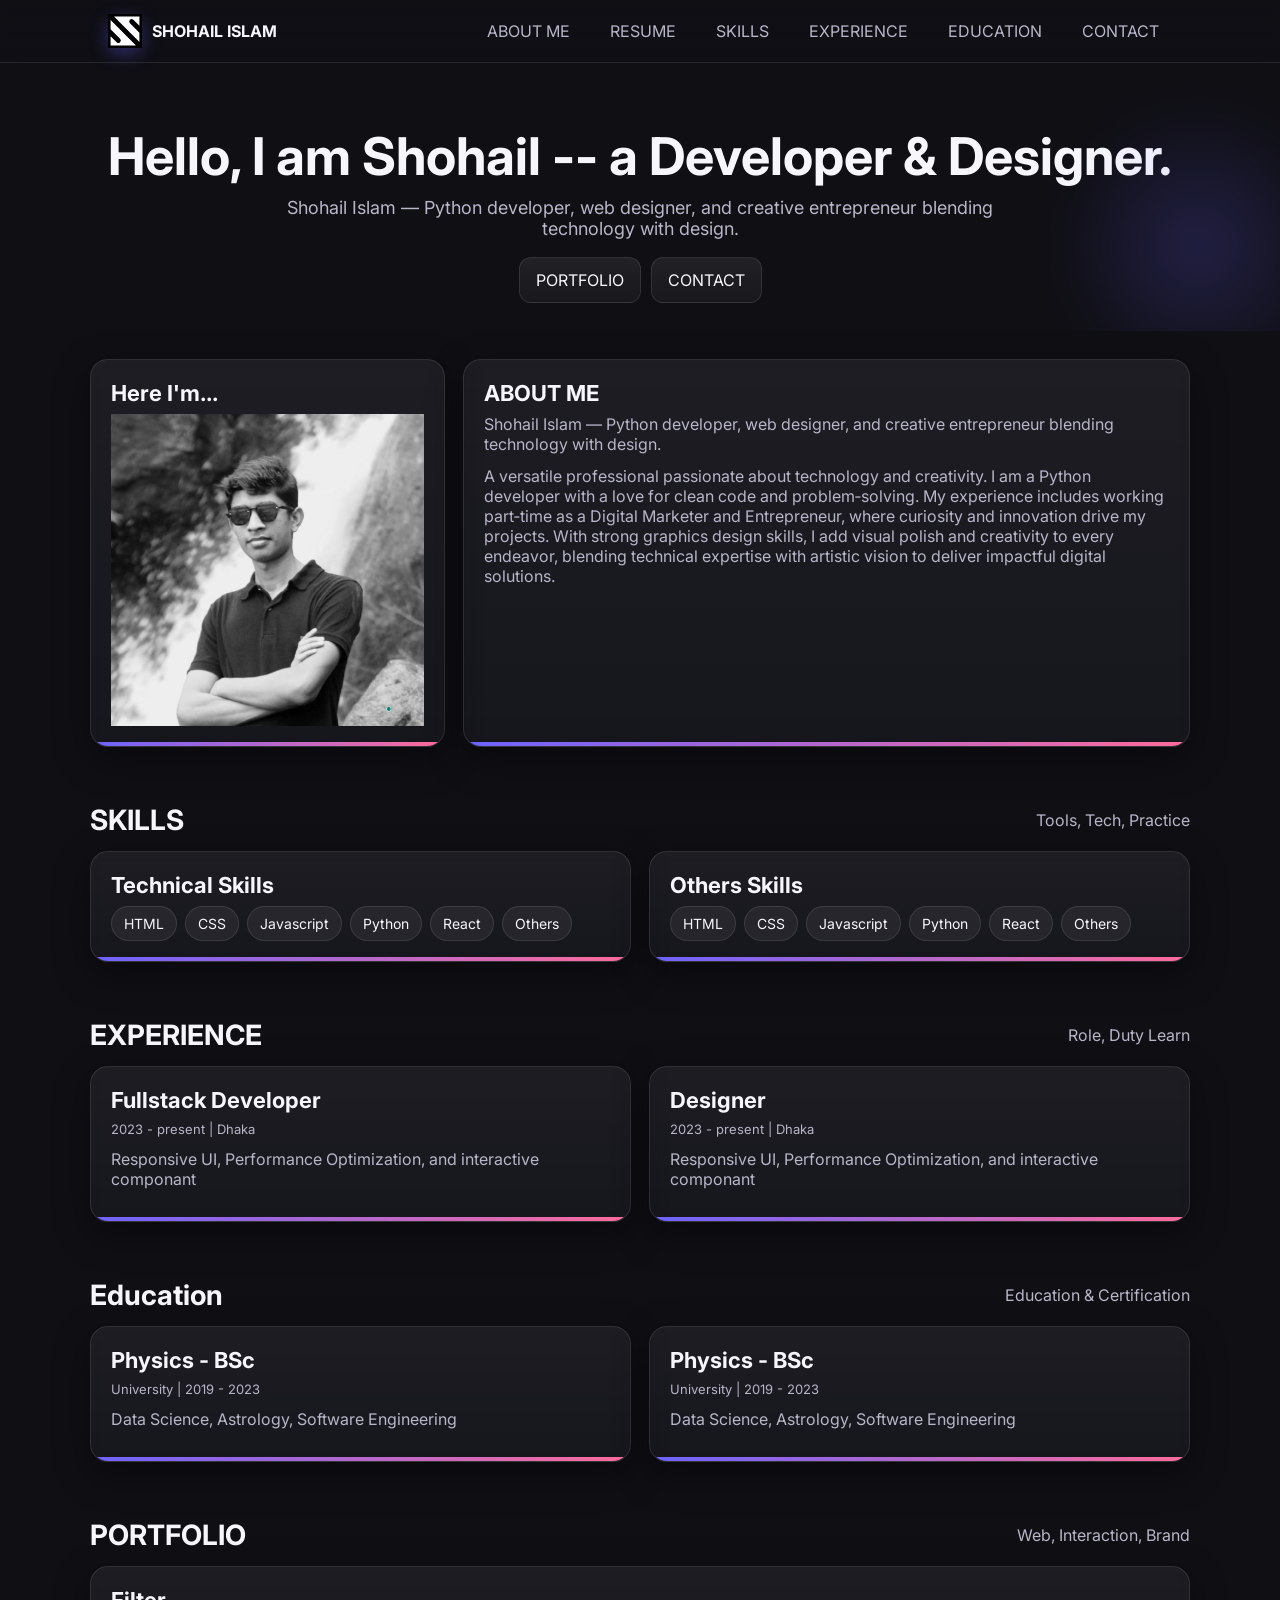
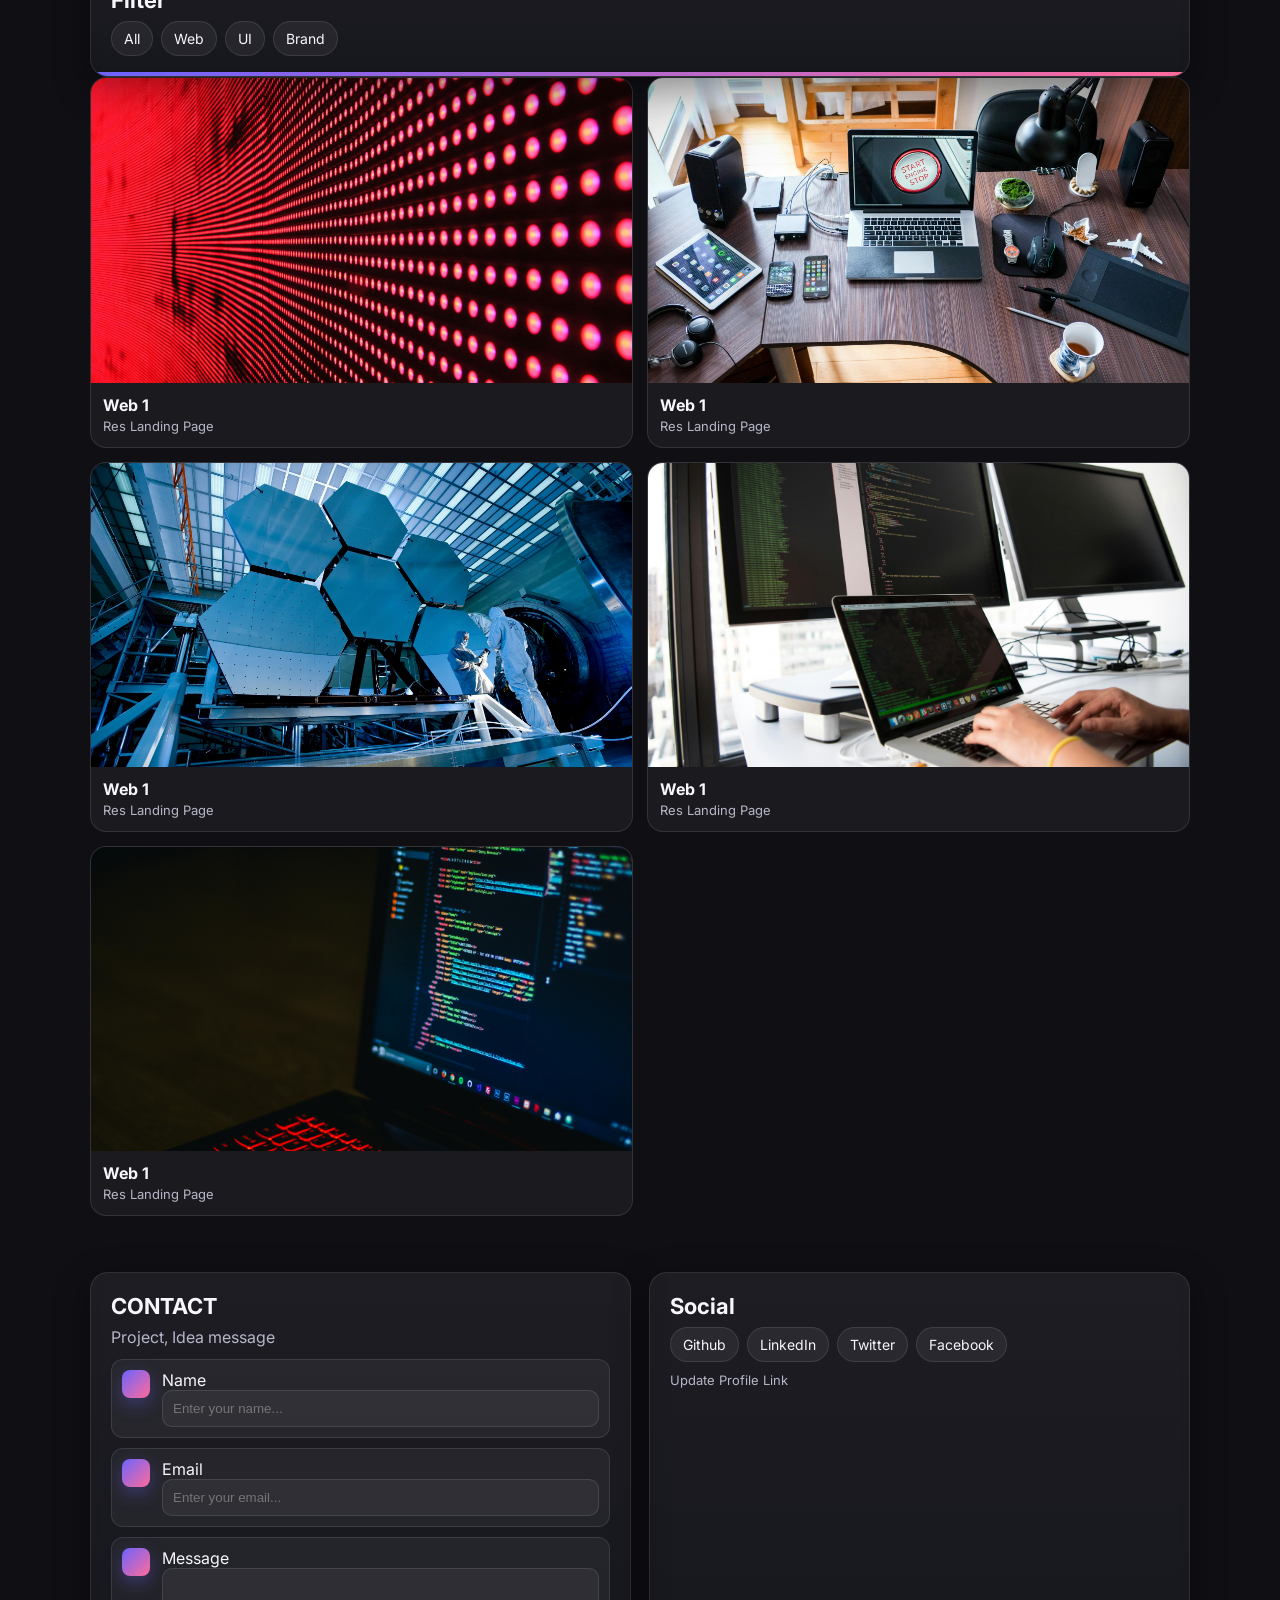
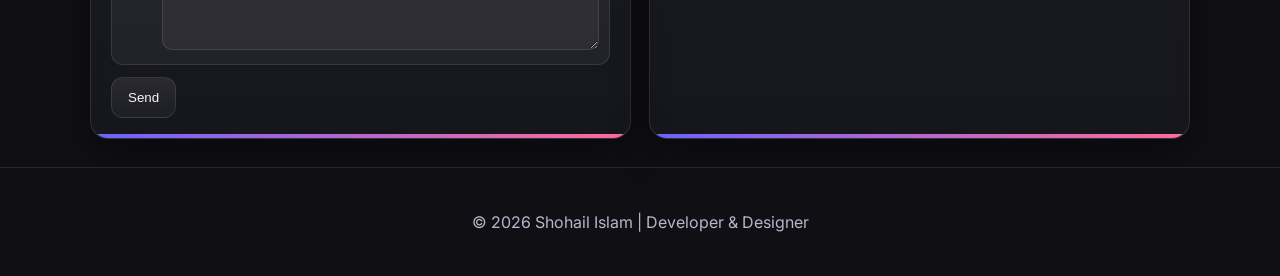
==== commit ec87dfce: "About Updated" ====
--- a/index.html
+++ b/index.html
@@ -55,15 +55,6 @@
             <!-- About -->
              <section id="about">
                 <div class="container grid">
-                    <div class="card span-8">
-                        <h3> ABOUT ME </h3>
-                        <p>
-                            Shohail Islam — Python developer, web designer, and creative entrepreneur blending technology with design.
-                        <p>
-                            A versatile professional passionate about technology and creativity. I am a Python developer with a love for clean code and problem‑solving. My experience includes working part‑time as a Digital Marketer and Entrepreneur, where curiosity and innovation drive my projects. With strong graphics design skills, I add visual polish and creativity to every endeavor, blending technical expertise with artistic vision to deliver impactful digital solutions.
-                        </p>
-                        <div class="accent-bar"> </div>
-                    </div>
                     
                     <div class="card span-4">
                         <h3> Here I'm... </h3>
@@ -93,6 +84,16 @@
                                 </div>
                             </div-->
                         </div>
+                        <div class="accent-bar"> </div>
+                    </div>
+
+                    <div class="card span-8">
+                        <h3> ABOUT ME </h3>
+                        <p>
+                            Shohail Islam — Python developer, web designer, and creative entrepreneur blending technology with design.
+                        <p>
+                            A versatile professional passionate about technology and creativity. I am a Python developer with a love for clean code and problem‑solving. My experience includes working part‑time as a Digital Marketer and Entrepreneur, where curiosity and innovation drive my projects. With strong graphics design skills, I add visual polish and creativity to every endeavor, blending technical expertise with artistic vision to deliver impactful digital solutions.
+                        </p>
                         <div class="accent-bar"> </div>
                     </div>
                 </div>
@@ -381,4 +382,5 @@
             });
          </script>
     </body>
-</html>+</html>
+
--- a/style.css
+++ b/style.css
@@ -338,4 +338,4 @@
     text-align: center;
     color: var(--muted);
     border-top: 1px solid var(--border);
-}+}
